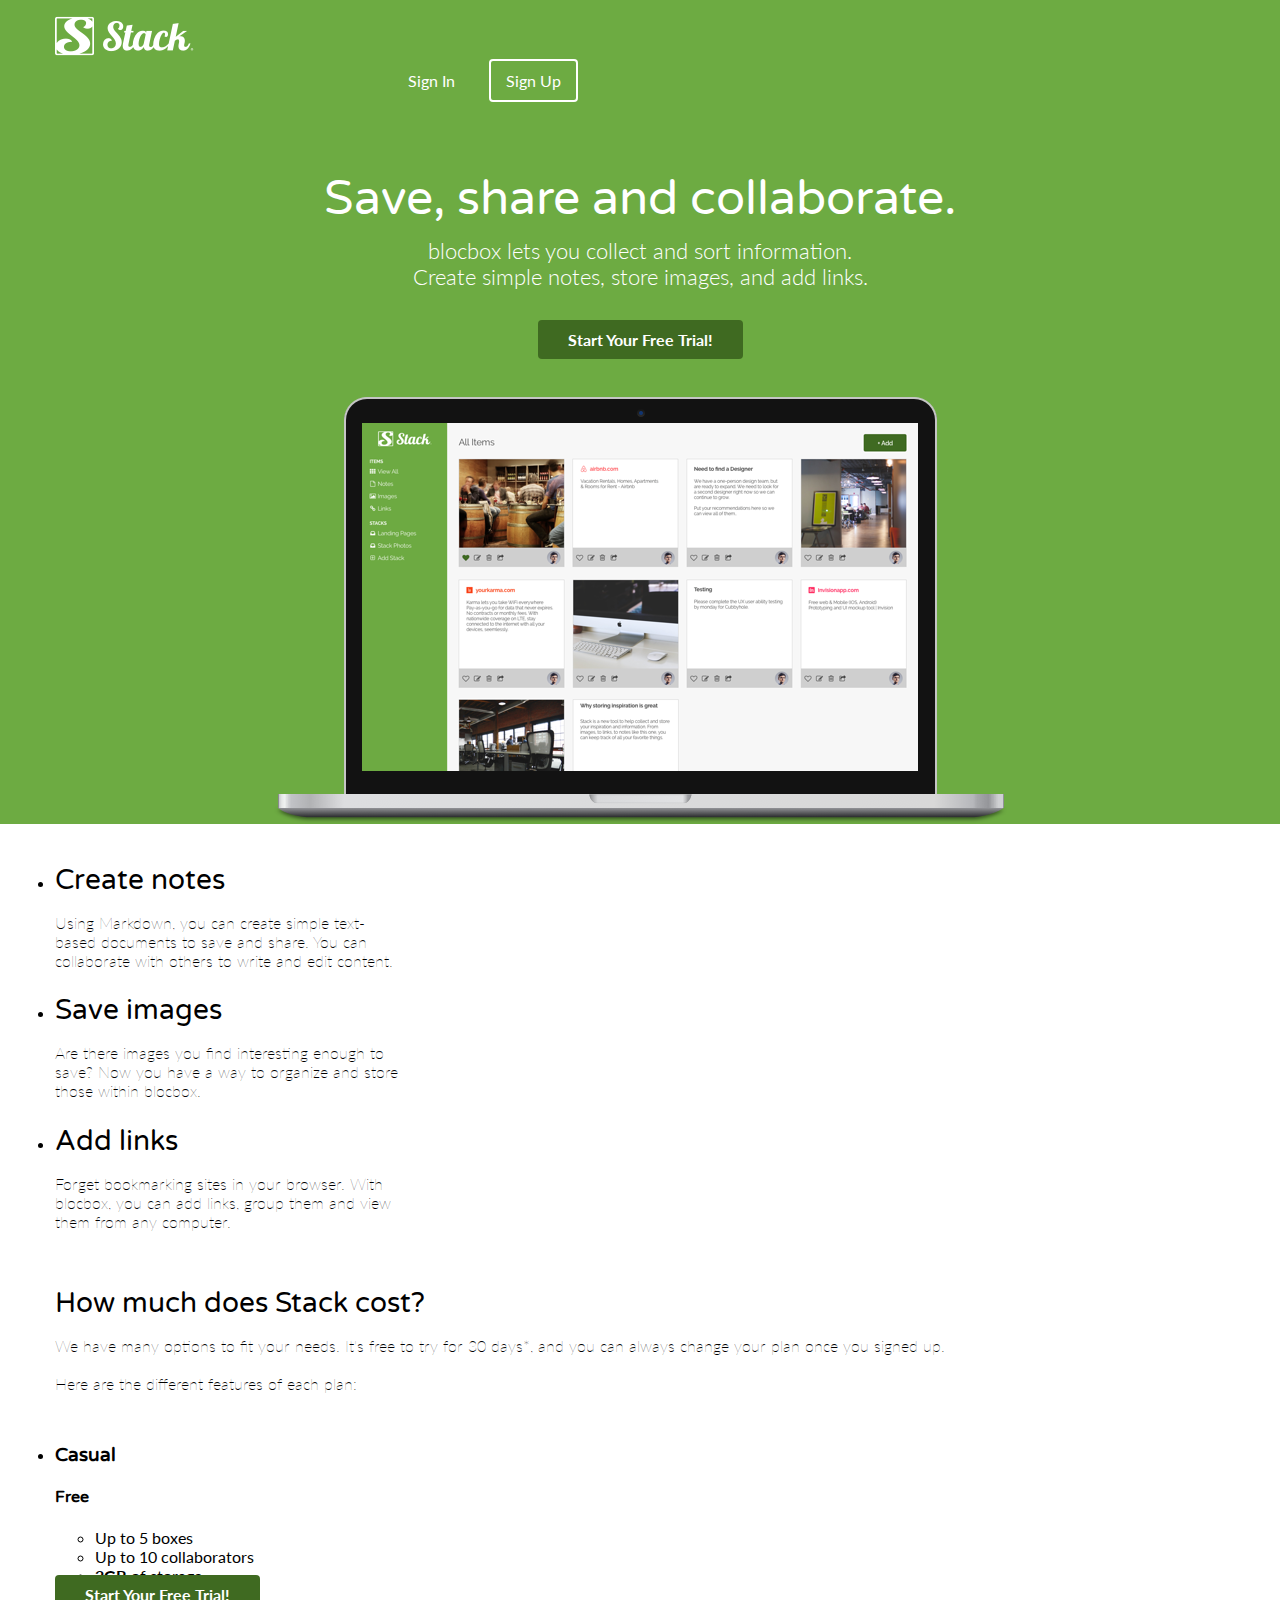
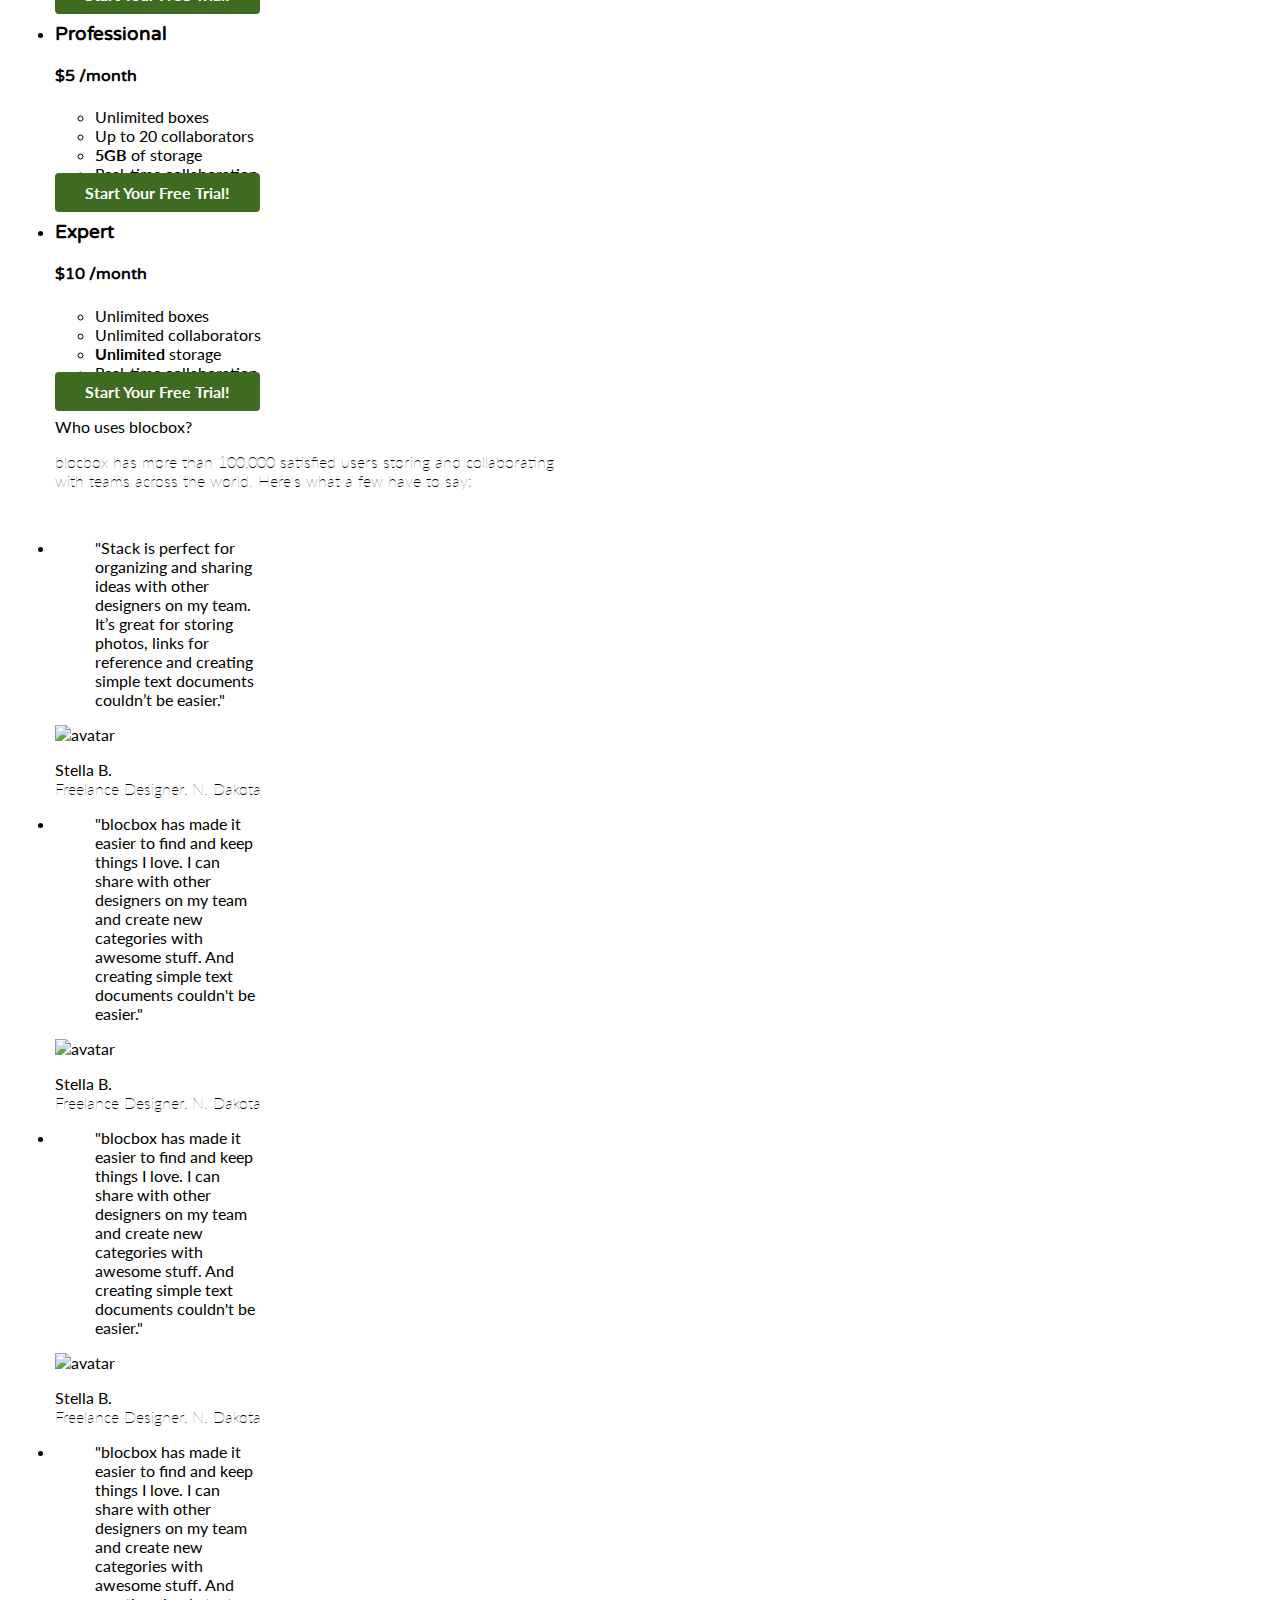
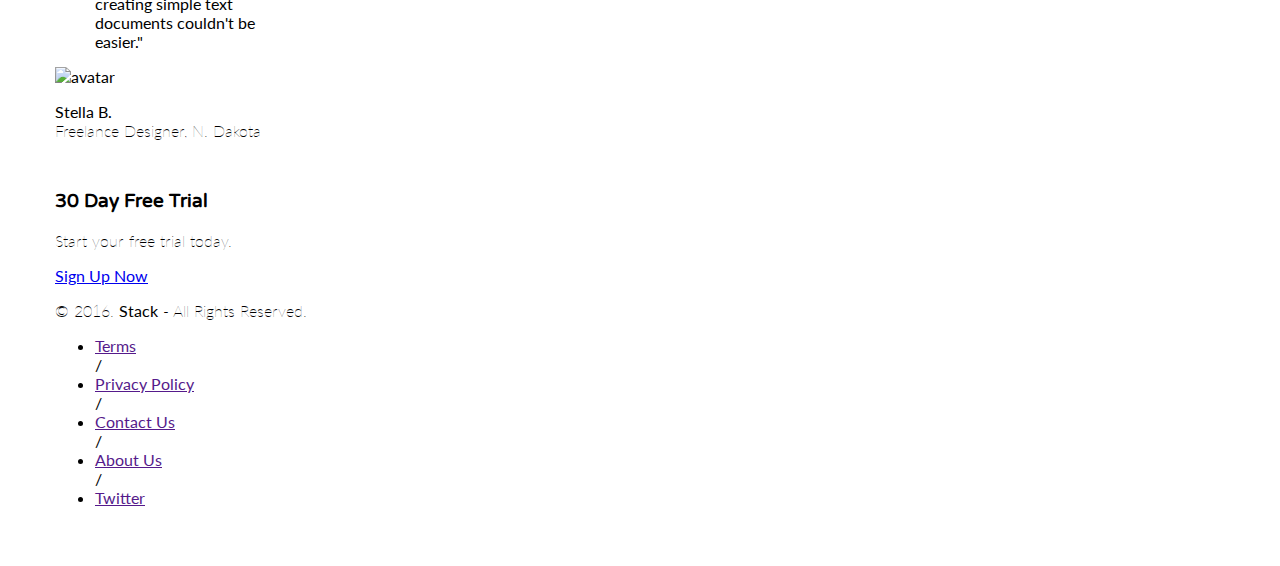
==== index.html @ ba8a4d86 "Assignment-30-completed" ====
<!DOCTYPE html>
 <html lang="eng-us">
 <head>
   <meta http-equiv="X-UA-Compatible" content="IE=Edge">
   <meta name="viewport" content="width=device-width, initial-scale=1">
   <meta charset="UTF-8">
   <title>Stack, share and collaborate | Stack</title>

 <!-- Google Fonts -->
   <link href='http://fonts.googleapis.com/css?family=Lato:300,400,700,300italic,400italic,700italic|Varela+Round' rel='stylesheet' type='text/css'>

 <!-- CSS -->
  <link rel="stylesheet" href="css/normalize.css">
  <link rel="stylesheet" href="css/style.css">
  <link rel="stylesheet" href="css/font-awesome.css">
  <link rel="stylesheet" href="css/animate.min.css">

 </head>
 
 <!-- Hero -->
 <body>
 <header>
   <nav class="container">
     <div class="one-half">
       <a href="index.html" class="site-logo"><img src="images/site-logo.png" alt="Blocbox" /></a>
     </div>
     <div class="one-half">
       <ul>
         <li><a href="signin.html">Sign In</a></li>
         <li class="btn-outline"><a href="signup.html">Sign Up</a></li>
       </ul>
     </div>
   </nav>
   <div class="container hero">
     <h1>Save, share and collaborate.</h1>
     <p>blocbox lets you collect and sort information.<br/>Create simple notes, store images, and add links.</p>
     <a href="signup.html" class="btn">Start Your Free Trial!</a>
     <img src="images/dashboard.png" alt="Blocbox" />
   </div>
 </header>
     <main role="main">
   <!-- Benefits -->
   <section class="benefits">
     <ul class="container">
       <li class="one-third">
         <h2>Create notes</h2>
         <p>Using Markdown, you can create simple text-based documents to save and share. You can collaborate with others to write and edit content.</p>
       </li>
       <li class="one-third">
         <h2>Save images</h2>
         <p>Are there images you find interesting enough to save? Now you have a way to organize and store those within blocbox.</p>
       </li>
       <li class="one-third">
         <h2>Add links</h2>
         <p>Forget bookmarking sites in your browser. With blocbox, you can add links, group them and view them from any computer.</p>
       </li>
     </ul>
   </section>
 </main>

     <!-- Pricing -->
     <section class="pricing">
      <div class="container">
        <h2>How much does Stack cost?</h2>
        <p>We have many options to fit your needs. It's free to try for 30 days*, and you can always change your plan once you signed up.<br/><br>Here are the different features of each plan:</p>
      </div>
    <ul class="container">
      <li class="one-third">
        <div class="box">
          <h3>Casual</h3>
          <h4>Free</h4>
          <ul>
            <li>Up to 5 boxes</li>
            <li>Up to 10 collaborators</li>
            <li><strong>2GB</strong> of storage</li>
          </ul>
          <a href="signup.html" class="btn">Start Your Free Trial!</a>
        </div>
      </li>
      <li class="one-third"
        <div class="box-middle">
         <h3>Professional</h3>
         <h4><span>$</span>5 <span class="month">/month</span></h4>
         <ul>
           <li>Unlimited boxes</li>
           <li>Up to 20 collaborators</li>
           <li><strong>5GB</strong> of storage</li>
           <li>Real-time collaboration</li>
         </ul>
         <a href="signup.html" class="btn">Start Your Free Trial!</a>
        </div>
      </li>
      <li class="one-third">
        <div class="box">
         <h3>Expert</h3>
         <h4><span>$</span>10 <span class="month">/month</span></h4>
         <ul>
           <li>Unlimited boxes</li>
           <li>Unlimited collaborators</li>
           <li><strong>Unlimited</strong> storage</li>
           <li>Real-time collaboration</li>
        </ul>
        <a href="signup.html" class="btn">Start Your Free Trial!</a>
        </div>
       </li>
      </ul>
     </section>

     <!-- Testimonials -->
     <section class="testimonials">
      <div class="container"
       <h2>Who uses blocbox?</h2>
       <p>blocbox has more than 100,000 satisfied users storing and collaborating<br/> with teams across the world. Here's what a few have to say:</p>
      </div>
        <ul class="container">
         <li class="one-fourth">
           <blockquote>"Stack is perfect for organizing and sharing ideas with other designers on my team. It’s great for storing photos, links for reference and creating simple text documents couldn’t be easier."
          </blockquote>
            <img src="https://s3.amazonaws.com/uifaces/faces/twitter/jsa/128.jpg" alt="avatar">
            <p class="name"><strong>Stella B.</strong><br/>Freelance Designer, N. Dakota</p>
         </li>
         <li class="one-fourth">
       <blockquote>"blocbox has made it easier to find and keep things I love. I can share with other designers on my team and create new categories with awesome stuff. And creating simple text documents couldn't be easier."
       </blockquote>
       <img src="https://s3.amazonaws.com/uifaces/faces/twitter/jsa/128.jpg" alt="avatar">
       <p class="name"><strong>Stella B.</strong><br/>Freelance Designer, N. Dakota</p>
      </li>
      <li class="one-fourth">
       <blockquote>"blocbox has made it easier to find and keep things I love. I can share with other designers on my team and create new categories with awesome stuff. And creating simple text documents couldn't be easier."
       </blockquote>
        <img src="https://s3.amazonaws.com/uifaces/faces/twitter/jsa/128.jpg" alt="avatar">
        <p class="name"><strong>Stella B.</strong><br/>Freelance Designer, N. Dakota</p>
       </li>
       <li class="one-fourth">
         <blockquote>"blocbox has made it easier to find and keep things I love. I can share with other designers on my team and create new categories with awesome stuff. And creating simple text documents couldn't be easier."
         </blockquote>
          <img src="https://s3.amazonaws.com/uifaces/faces/twitter/jsa/128.jpg" alt="avatar">
          <p class="name"><strong>Stella B.</strong><br/>Freelance Designer, N. Dakota</p>
         </li> 
        </ul>
      </section>
    

    <!-- Assignment -->
       <section class="assignment">
        <div class="container">
          <h3>30 Day Free Trial</h3>
          <p>Start your free trial today.</p>
          <a href="Sign Up Now">Sign Up Now</a>
        </div>
       </section>
      </main>


    <!-- Footer -->
    <footer>
         <div class="container footer-nav-block">
       <div class="left-footer-block one-third">
         <p class="copyright-block">&copy; 2016. <strong>Stack</strong> - All Rights Reserved.</p>
       </div>
       <nav class="link-block middle-footer-block one-third">
         <ul>
           <li><a href="">Terms</a></li> /
           <li><a href="">Privacy Policy</a></li> /
           <li><a href="">Contact Us</a></li> /
           <li><a href="">About Us</a></li> /
           <li><a href="">Twitter</a></li>
         </ul>
       </nav>
       <div class="right-footer-block one-third">
         <img class="logo" src="images/site-logo.png" alt="Stack"/>
       </div>
      </div>
    </footer>
 </body>
 </html>
---- css/style.css ----
html, body {
  overflow-x:hidden;
}

body {
  font-family: "Lato", Helvetica, Arial, sans-serif;
  color: 333333;
}

h1, h2, h3, h4 {
  font-family: "Varela Round", Helvetica, Arial, sans-serif;
}

h2 {
  font-size: 28px;
  font-weight: normal;
  margin-bottom: 5px;
}

p {
  font-size:  16px; 
  line-height: 19px;
  font-weight: 100;
}

/* Grid */
.container {
  margin-right: auto; 
  margin-left: auto;
  padding-left: 15px;
  padding-right: 15px;
  position: relative;
}

.container:before,
.container:after {
  content: " ";
  display: table;
}

.container: after {
  clear: both;
}

.one-half, .one-third, .one-fourth: {
  width: 96%;
  float: left;
  postition: relative;
  min-height: 1px;
  margin: 0 2% 20px;
}

@media (min-width: 768px) {
   .container {
     width: 750px;
   }
 }

@media (min-width: 992px) {
   .container {
     width: 970px;
   }
   .one-half {
     width:46%;
   }
   .one-third {
     width:29.33333%;
   }
   .one-fourth {
     width:21%;
   }
 }

@media (min-width: 1200px) {
   .container {
     width: 1170px;
   }
 }

/* Header */
header {
  color:#FFFFFF;
  background:#6DAB42; 
}

header nav {
  padding:1em 0;
}

header nav ul {
  display:inline;
  text-align:right;
  float:right;
  margin:0;
}

header nav ul > li {
  list-style-type: none;
  display: inline-block;
  margin:0 15px;
}

header nav ul > li.btn-outline {
  padding:10px 15px;
  border:2px solid #FFFFFF;
  border-radius: 4px;
}

header nav ul > li.btn-outline:hover {
  background:#FFFFFF;
}
 
header nav ul > li > a {
  color:#FFFFFF;
  text-decoration: none;
}

header nav ul > li.btn-outline:hover > a {
  color:#34495E;
}

header .hero {
  text-align: center;
  display:block;
  position: relative;
}

header .hero h1 {
  font-size:48px;
  font-weight: normal;
  margin:95px 0 0;
}

header .hero p {
  font-size: 22px;
  line-height: 26px;
  font-weight: 300;
  margin:10px 0 40px;
}

header .hero img {
  display: block;
  margin:3em auto 0;
}

 /* BUTTONS */
.btn {
  border-radius: 4px;
  color:#FFFFFF;
  font-weight: 700;
  text-decoration: none;
  padding:10px 30px;
  background: #3F6A21;
}
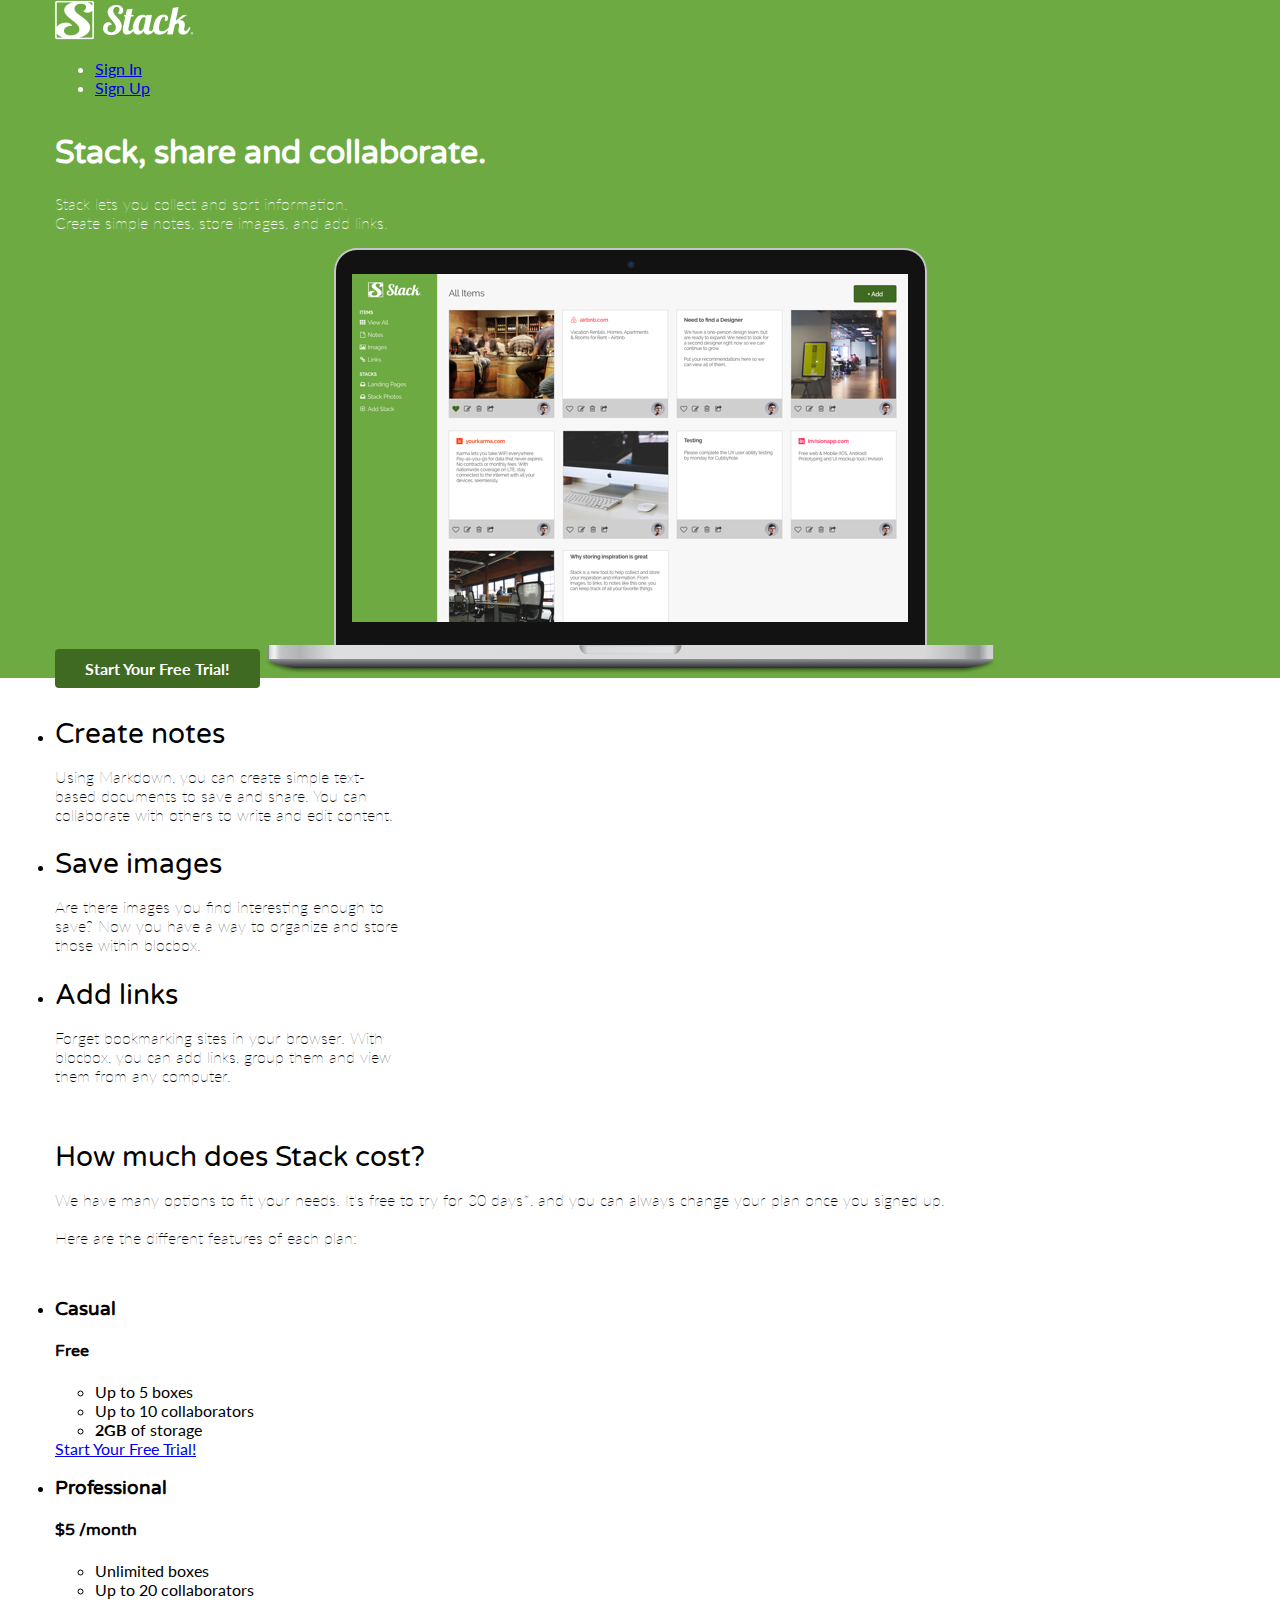
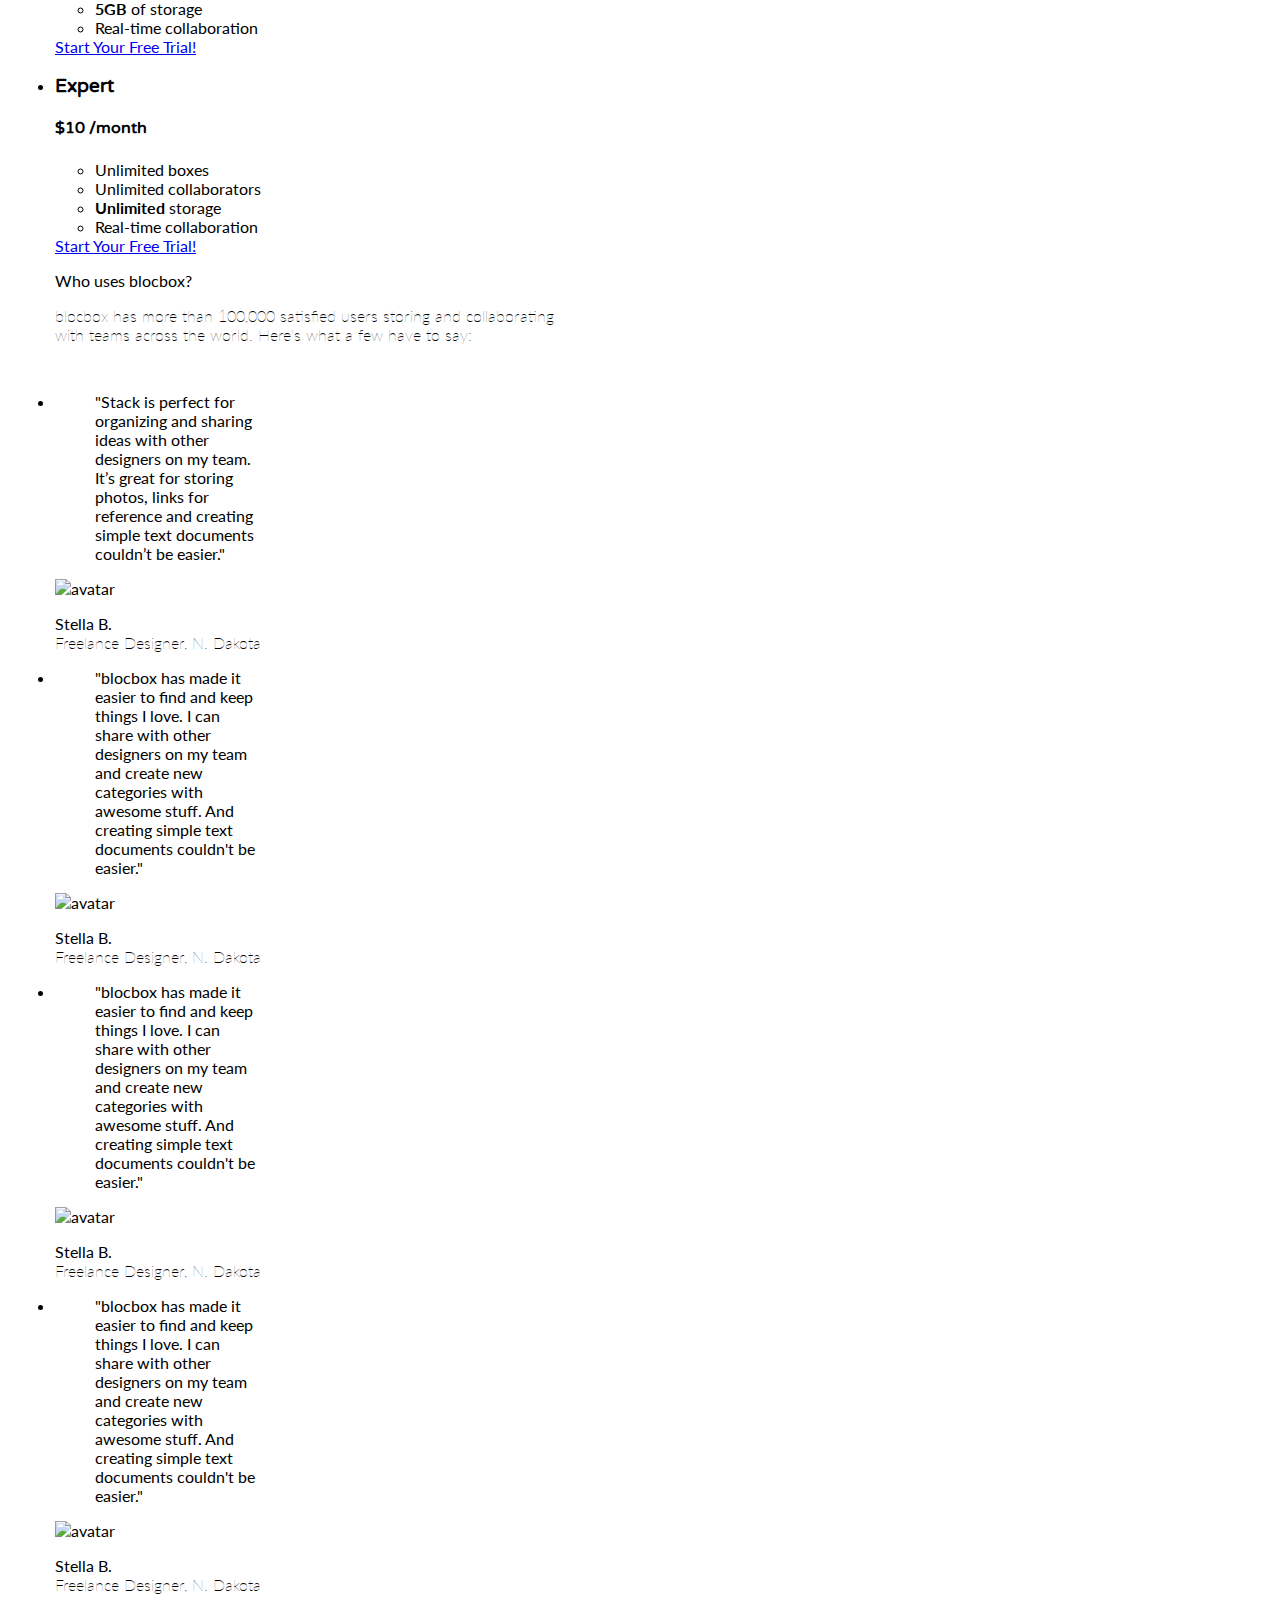
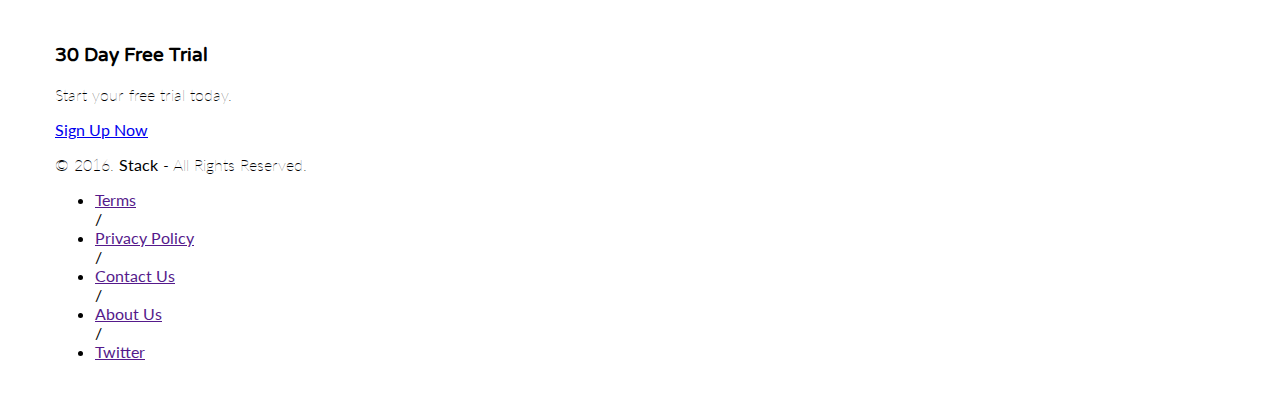
==== commit 2961dfe3: "Assignment-30-completed" ====
--- a/index.html
+++ b/index.html
@@ -32,13 +32,13 @@
      </div>
    </nav>
    <div class="container hero">
-     <h1>Save, share and collaborate.</h1>
-     <p>blocbox lets you collect and sort information.<br/>Create simple notes, store images, and add links.</p>
+     <h1>Stack, share and collaborate.</h1>
+     <p>Stack lets you collect and sort information.<br/>Create simple notes, store images, and add links.</p>
      <a href="signup.html" class="btn">Start Your Free Trial!</a>
      <img src="images/dashboard.png" alt="Blocbox" />
    </div>
  </header>
-     <main role="main">
+  <main role="main">
    <!-- Benefits -->
    <section class="benefits">
      <ul class="container">
@@ -55,8 +55,7 @@
          <p>Forget bookmarking sites in your browser. With blocbox, you can add links, group them and view them from any computer.</p>
        </li>
      </ul>
-   </section>
- </main>
+    </section>
 
      <!-- Pricing -->
      <section class="pricing">
--- a/css/style.css
+++ b/css/style.css
@@ -77,11 +77,20 @@
    }
  }
 
+@media (min-width: 1920) {
+   .container {
+     width:1885;
+   }
+   .container-hero {
+     width:30%;
+   }
+}
+
 /* Header */
 header {
   color:#FFFFFF;
   background:#6DAB42; 
-}
+
 
 header nav {
   padding:1em 0;
@@ -107,7 +116,8 @@
 }
 
 header nav ul > li.btn-outline:hover {
-  background:#FFFFFF;
+  background:#3F6A21;
+  border:2px solid #3F6A21;
 }
  
 header nav ul > li > a {
@@ -116,7 +126,7 @@
 }
 
 header nav ul > li.btn-outline:hover > a {
-  color:#34495E;
+  color:#FFFFFF;
 }
 
 header .hero {
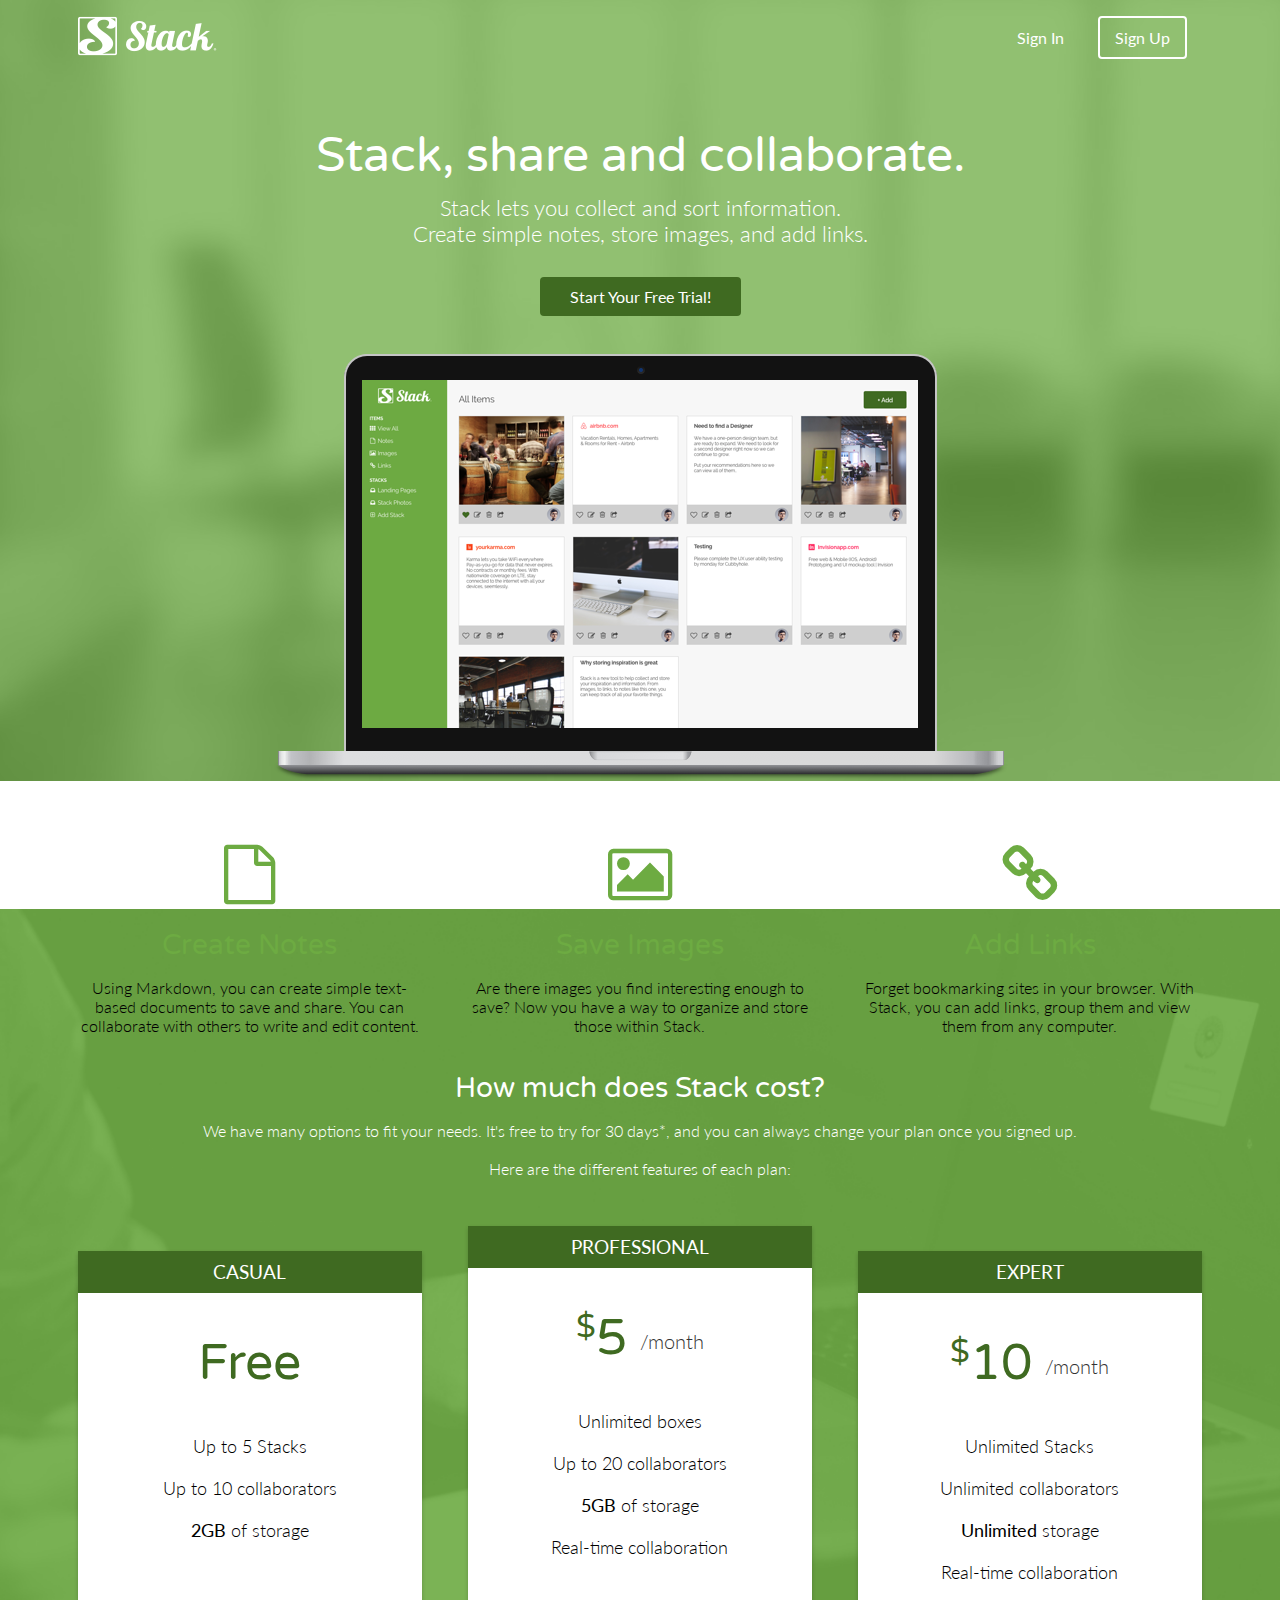
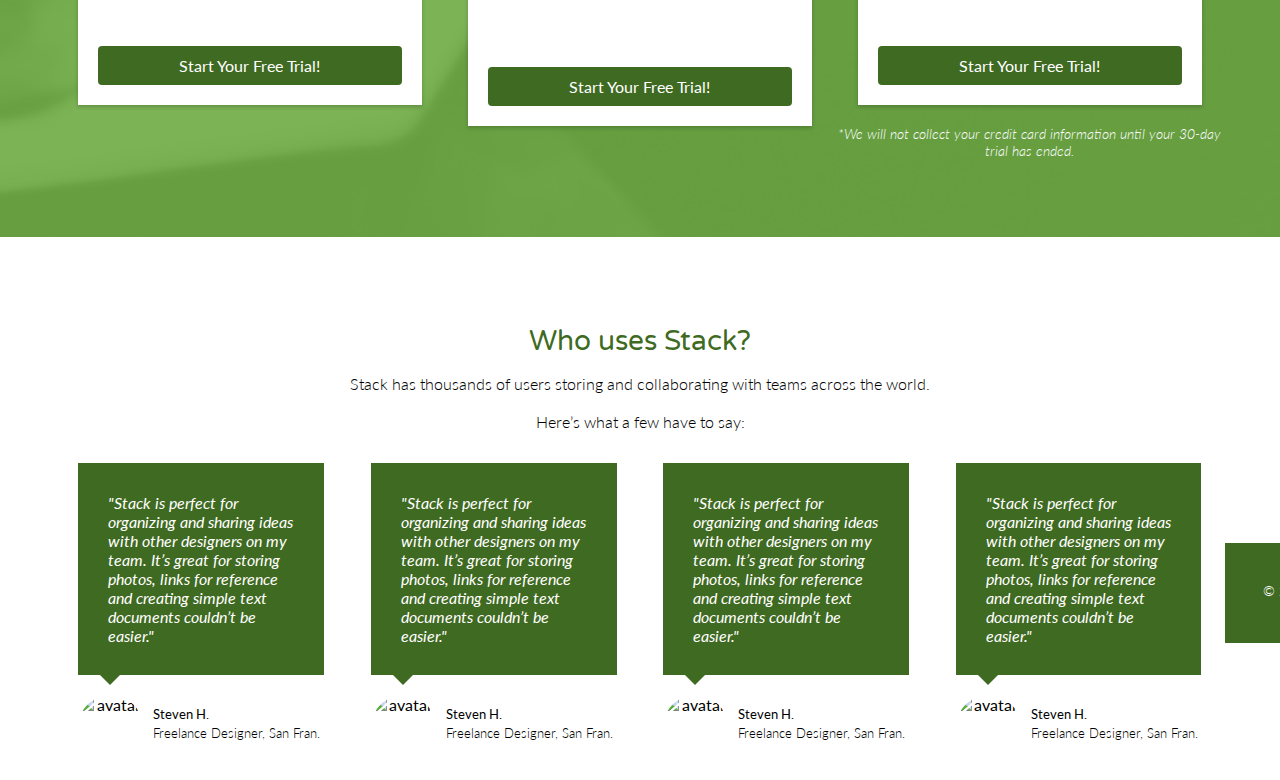
==== commit 5c6b31b5: "Full Site" ====
--- a/index.html
+++ b/index.html
@@ -1,5 +1,5 @@
  <!DOCTYPE html>
- <html lang="eng-us">
+ <html lang="en-us">
  <head>
    <meta http-equiv="X-UA-Compatible" content="IE=Edge">
    <meta name="viewport" content="width=device-width, initial-scale=1">
@@ -16,13 +16,12 @@
   <link rel="stylesheet" href="css/animate.min.css">
 
  </head>
- 
+ <body>
  <!-- Hero -->
- <body>
  <header>
    <nav class="container">
      <div class="one-half">
-       <a href="index.html" class="site-logo"><img src="images/site-logo.png" alt="Blocbox" /></a>
+       <a href="index.html" class="site-logo"><img src="images/site-logo.png" alt="Stack" /></a>
      </div>
      <div class="one-half">
        <ul>
@@ -35,7 +34,7 @@
      <h1>Stack, share and collaborate.</h1>
      <p>Stack lets you collect and sort information.<br/>Create simple notes, store images, and add links.</p>
      <a href="signup.html" class="btn">Start Your Free Trial!</a>
-     <img src="images/dashboard.png" alt="Blocbox" />
+     <img src="images/dashboard.png" alt="Stack" />
    </div>
  </header>
   <main role="main">
@@ -43,16 +42,21 @@
    <section class="benefits">
      <ul class="container">
        <li class="one-third">
-         <h2>Create notes</h2>
+       <i class="fa fa-file-o"></i>
+         <h2>Create Notes</h2>
          <p>Using Markdown, you can create simple text-based documents to save and share. You can collaborate with others to write and edit content.</p>
        </li>
        <li class="one-third">
-         <h2>Save images</h2>
-         <p>Are there images you find interesting enough to save? Now you have a way to organize and store those within blocbox.</p>
+       <i class="fa fa-picture-o"></i>
+         <h2>Save Images</h2>
+         <p>Are there images you find interesting enough
+         to save? Now you have a way to organize and 
+         store those within Stack.</p>
        </li>
        <li class="one-third">
-         <h2>Add links</h2>
-         <p>Forget bookmarking sites in your browser. With blocbox, you can add links, group them and view them from any computer.</p>
+       <i class="fa fa-link"></i>
+         <h2>Add Links</h2>
+         <p>Forget bookmarking sites in your browser. With Stack, you can add links, group them and view them from any computer.</p>
        </li>
      </ul>
     </section>
@@ -69,32 +73,32 @@
           <h3>Casual</h3>
           <h4>Free</h4>
           <ul>
-            <li>Up to 5 boxes</li>
+            <li>Up to 5 Stacks</li>
             <li>Up to 10 collaborators</li>
             <li><strong>2GB</strong> of storage</li>
           </ul>
           <a href="signup.html" class="btn">Start Your Free Trial!</a>
         </div>
       </li>
-      <li class="one-third"
-        <div class="box-middle">
+       <li class="one-third">
+        <div class="box middle">
          <h3>Professional</h3>
          <h4><span>$</span>5 <span class="month">/month</span></h4>
          <ul>
-           <li>Unlimited boxes</li>
-           <li>Up to 20 collaborators</li>
-           <li><strong>5GB</strong> of storage</li>
-           <li>Real-time collaboration</li>
+          <li>Unlimited boxes</li>
+          <li>Up to 20 collaborators</li>
+          <li><strong>5GB</strong> of storage</li>
+          <li>Real-time collaboration</li>
          </ul>
          <a href="signup.html" class="btn">Start Your Free Trial!</a>
         </div>
-      </li>
+          </li>
       <li class="one-third">
         <div class="box">
          <h3>Expert</h3>
          <h4><span>$</span>10 <span class="month">/month</span></h4>
          <ul>
-           <li>Unlimited boxes</li>
+           <li>Unlimited Stacks</li>
            <li>Unlimited collaborators</li>
            <li><strong>Unlimited</strong> storage</li>
            <li>Real-time collaboration</li>
@@ -103,54 +107,45 @@
         </div>
        </li>
       </ul>
+       <div class="container">
+        <p class="small">*We will not collect your credit card information until your 30-day trial has ended.</p>
+      </div>
      </section>
 
      <!-- Testimonials -->
      <section class="testimonials">
-      <div class="container"
-       <h2>Who uses blocbox?</h2>
-       <p>blocbox has more than 100,000 satisfied users storing and collaborating<br/> with teams across the world. Here's what a few have to say:</p>
+      <div class="container">
+       <h2>Who uses Stack?</h2>
+       <p>Stack has thousands of users storing and collaborating with teams across the world.<br><br>Here’s what a few have to say:</p>
       </div>
         <ul class="container">
          <li class="one-fourth">
            <blockquote>"Stack is perfect for organizing and sharing ideas with other designers on my team. It’s great for storing photos, links for reference and creating simple text documents couldn’t be easier."
           </blockquote>
             <img src="https://s3.amazonaws.com/uifaces/faces/twitter/jsa/128.jpg" alt="avatar">
-            <p class="name"><strong>Stella B.</strong><br/>Freelance Designer, N. Dakota</p>
+            <p class="name"><strong>Steven H.</strong><br/>Freelance Designer, San Fran.</p>
          </li>
          <li class="one-fourth">
-       <blockquote>"blocbox has made it easier to find and keep things I love. I can share with other designers on my team and create new categories with awesome stuff. And creating simple text documents couldn't be easier."
+       <blockquote>"Stack is perfect for organizing and sharing ideas with other designers on my team. It’s great for storing photos, links for reference and creating simple text documents couldn’t be easier."
        </blockquote>
        <img src="https://s3.amazonaws.com/uifaces/faces/twitter/jsa/128.jpg" alt="avatar">
-       <p class="name"><strong>Stella B.</strong><br/>Freelance Designer, N. Dakota</p>
+       <p class="name"><strong>Steven H.</strong><br/>Freelance Designer, San Fran.</p>
       </li>
       <li class="one-fourth">
-       <blockquote>"blocbox has made it easier to find and keep things I love. I can share with other designers on my team and create new categories with awesome stuff. And creating simple text documents couldn't be easier."
+       <blockquote>"Stack is perfect for organizing and sharing ideas with other designers on my team. It’s great for storing photos, links for reference and creating simple text documents couldn’t be easier."
        </blockquote>
         <img src="https://s3.amazonaws.com/uifaces/faces/twitter/jsa/128.jpg" alt="avatar">
-        <p class="name"><strong>Stella B.</strong><br/>Freelance Designer, N. Dakota</p>
+        <p class="name"><strong>Steven H.</strong><br/>Freelance Designer, San Fran.</p>
        </li>
        <li class="one-fourth">
-         <blockquote>"blocbox has made it easier to find and keep things I love. I can share with other designers on my team and create new categories with awesome stuff. And creating simple text documents couldn't be easier."
+        <blockquote>"Stack is perfect for organizing and sharing ideas with other designers on my team. It’s great for storing photos, links for reference and creating simple text documents couldn’t be easier."
          </blockquote>
           <img src="https://s3.amazonaws.com/uifaces/faces/twitter/jsa/128.jpg" alt="avatar">
-          <p class="name"><strong>Stella B.</strong><br/>Freelance Designer, N. Dakota</p>
+          <p class="name"><strong>Steven H.</strong><br/>Freelance Designer, San Fran.</p>
          </li> 
         </ul>
       </section>
-    
-
-    <!-- Assignment -->
-       <section class="assignment">
-        <div class="container">
-          <h3>30 Day Free Trial</h3>
-          <p>Start your free trial today.</p>
-          <a href="Sign Up Now">Sign Up Now</a>
-        </div>
-       </section>
-      </main>
-
-
+  
     <!-- Footer -->
     <footer>
          <div class="container footer-nav-block">
--- a/css/style.css
+++ b/css/style.css
@@ -7,7 +7,7 @@
   color: 333333;
 }
 
-h1, h2, h3, h4 {
+h1, h2, h3, h4, h5, h6 {
   font-family: "Varela Round", Helvetica, Arial, sans-serif;
 }
 
@@ -20,10 +20,10 @@
 p {
   font-size:  16px; 
   line-height: 19px;
-  font-weight: 100;
-}
-
-/* Grid */
+  font-weight: 300;
+}
+
+/* GRID */
 .container {
   margin-right: auto; 
   margin-left: auto;
@@ -42,7 +42,7 @@
   clear: both;
 }
 
-.one-half, .one-third, .one-fourth: {
+.one-half, .one-third, .one-fourth {
   width: 96%;
   float: left;
   postition: relative;
@@ -77,6 +77,7 @@
    }
  }
 
+/* ASSIGNMENT */
 @media (min-width: 1920) {
    .container {
      width:1885;
@@ -86,11 +87,13 @@
    }
 }
 
-/* Header */
+/* HEADER */
 header {
   color:#FFFFFF;
-  background:#6DAB42; 
-
+  background: #34495E url("../images/header-background.png") top center no-repeat;
+  background: url("../images/header-background.png") top center no-repeat, linear-gradient(206deg, #6DAB42 0%, #6DAB42 94%);
+  background-size:cover;
+} 
 
 header nav {
   padding:1em 0;
@@ -157,8 +160,212 @@
 .btn {
   border-radius: 4px;
   color:#FFFFFF;
-  font-weight: 700;
+  font-weight: 400;
   text-decoration: none;
   padding:10px 30px;
   background: #3F6A21;
 }
+
+/* BENEFITS */
+.benefits {
+  text-align: center;
+  display:block;
+  position:relative;
+}
+
+.benefits ul {
+   margin: 0 auto;
+   padding:4em 0;
+}
+.benefits ul li {
+   list-style-type: none;
+   display: inline-block;
+}
+.benefits i {
+   color:#6DAB42;
+   font-size:60px;
+   margin:0;
+   vertical-align: middle;
+}
+.benefits h2 {
+   color:#6DAB42;
+}
+
+/* PRICING */
+.pricing {
+   background: #34495E url("../images/pricing-background.png") top center no-repeat;
+   background: url("../images/pricing-background.png") top center no-repeat, linear-gradient(206deg, #6DAB42 0%, #6DAB42 94%);
+   background-size:cover;
+   text-align: center;
+   padding:4em 0;
+}
+.pricing h2, .pricing p {
+   color:#FFFFFF;
+}
+.pricing p {
+   font-weight: 300;
+}
+.pricing ul {
+   margin:0 auto;
+   padding:2em 0;
+}
+.pricing ul li {
+   list-style-type: none;
+}
+.box {
+   padding:0 15px 15px;
+   background: #FFFFFF;
+   box-shadow: 0px 2px 4px 0px rgba(0,0,0,0.20);
+   min-height: 439px;
+   position: relative;
+   margin-top: 25px;
+}
+.box.middle {
+   min-height: 485px;
+   margin-top:0px;
+}
+.box h3 {
+   font-family: "Lato", Helvetica, Arial, sans-serif;
+   font-weight: 400;
+   text-transform: uppercase;
+   background: #3F6A21;
+   color: #FFFFFF;
+   left:0;
+   right:0;
+   top:0;
+   text-align: center;
+   margin:0 -15px 40px;
+   padding:10px 0;
+}
+.box h4 {
+   font-size:50px;
+   font-weight: normal;
+   margin:40px 0 10px;
+   color:#3F6A21;
+}
+.box h4 span {
+   font-size:32px;
+   vertical-align: top;
+}
+.box h4 span.month {
+   font-family: "Lato", Helvetica, Arial, sans-serif;
+   font-weight: 300;
+   color:#333333;
+   font-size:20px;
+   vertical-align: middle;
+}
+.box ul li {
+   font-size:18px;
+   margin-bottom:20px;
+   font-weight: 300;
+}
+.box .btn {
+   position:absolute;
+   bottom:20px;
+   left:20px;
+   right:20px;
+}
+.small {
+   font-size: 14px;
+   font-weight: 300;
+   color: #FFFFFF;
+   line-height: 17px;
+   font-style:italic;
+}
+
+/* TESTIMONIALS */
+.testimonials {
+   padding:4em 0;
+   text-align: center;
+}
+.testimonials h2 {
+   color:#3F6A21;
+}
+.testimonials ul li {
+   list-style-type: none;
+}
+.testimonials blockquote {
+   color:#FFFFFF;
+   text-align: left;
+   font-style: italic;
+   background:#3F6A21;
+   position: relative;
+   padding:30px;
+   width:auto;
+   margin:0;
+}
+.testimonials blockquote:after {
+   top: 100%;
+   left: 13%;
+   border: solid transparent;
+   content: " ";
+   height: 0;
+   width: 0;
+   position: absolute;
+   pointer-events: none;
+   border-top-color: #3F6A21;
+   border-width: 10px;
+   margin-left: -10px;
+}
+.testimonials img {
+   height: 65px;
+   width: 65px;
+   border-radius:50%;
+   float: left;
+   display: inline-block;
+   margin:20px 10px 0 0;
+}
+
+.testimonials p.name {
+   float: left;
+   display: inline-block;
+   text-align: left;
+   font-size:13px;
+   margin-top: 30px;
+}
+
+
+ /* FOOTER */
+ footer {
+   background-color: #3F6A21;
+   color: #FFFFFF;
+   height: 150px;
+   position: relative;
+   overflow: hidden;
+   z-index: 0;
+ }
+ footer p, footer nav ul {
+   font-size:14px;
+   font-weight:300;
+   text-align: center;
+   margin: 10px auto 0;
+ }
+ footer nav ul li {
+   list-style-type: none;
+   display: inline;
+ }
+ footer nav ul li a {
+   color:#FFFFFF;
+   text-decoration: none;
+ }
+ footer .right-footer-block {
+   background-color: transparent;
+ }
+ footer .logo{
+   padding: 2.35em 0;
+   margin: 0 auto;
+   display: block;
+ }
+@media (min-width: 992px){
+   footer{
+     background-color: #3F6A21;
+     height: 100px;
+   }
+   footer p, footer nav ul{
+     padding: 2em 0;
+     text-align: left;
+   }
+   footer .logo{
+     padding: 2em 0 2em 1.5em;
+   }
+ }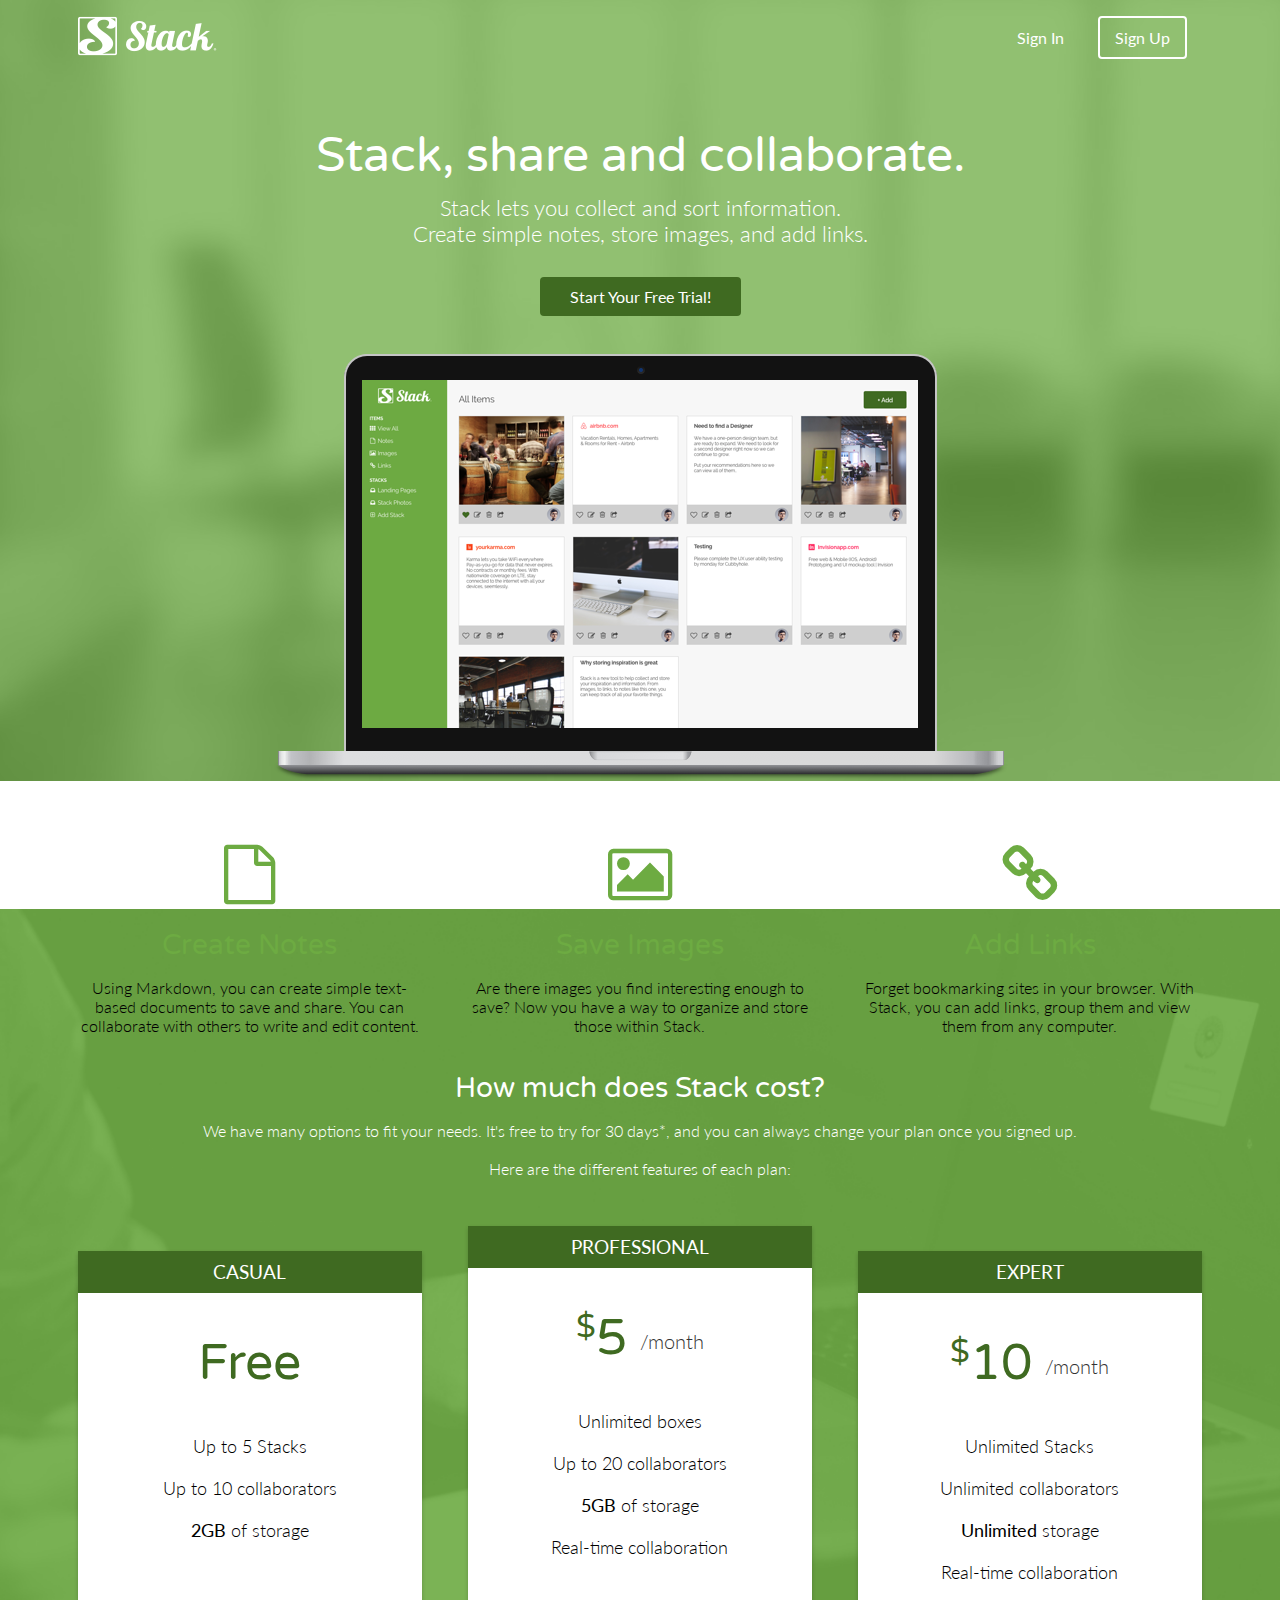
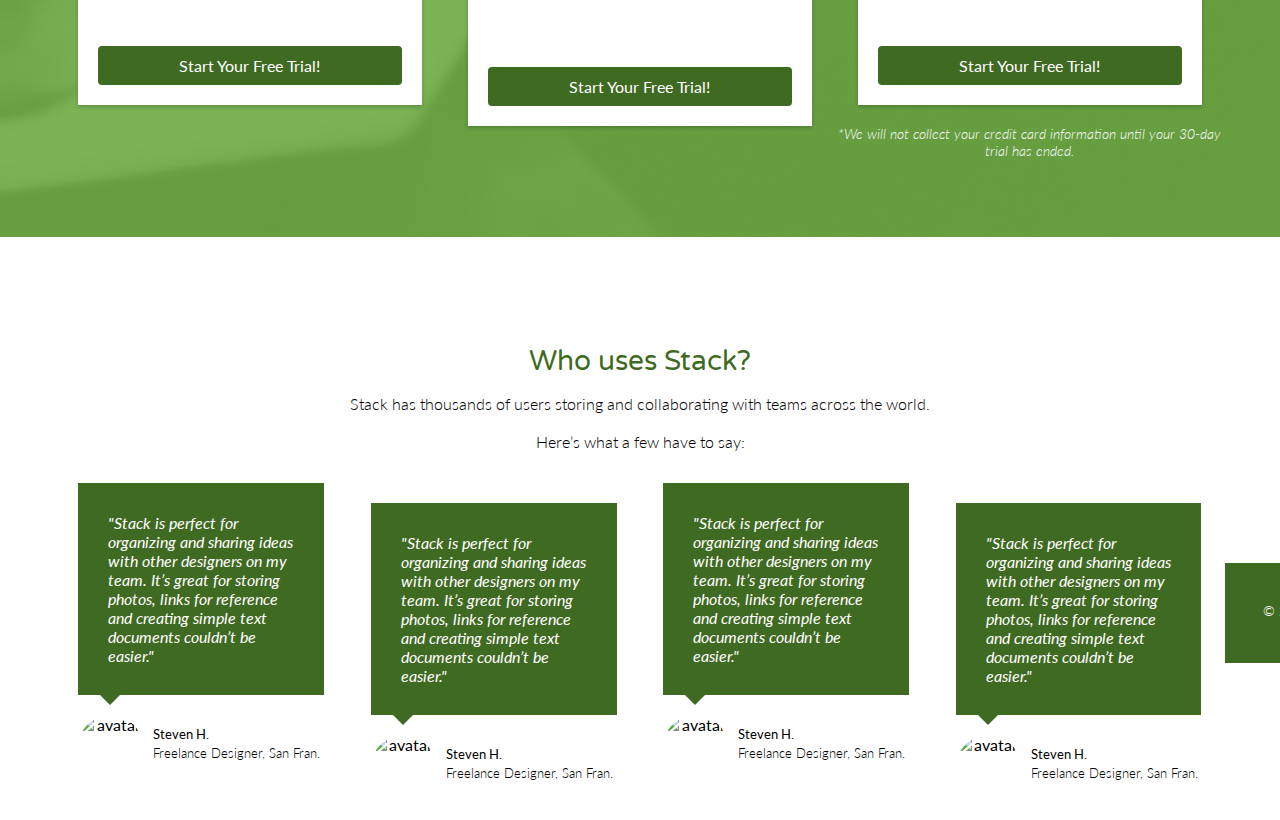
==== commit 4c0bd976: "Full Site" ====
--- a/index.html
+++ b/index.html
@@ -126,10 +126,12 @@
             <p class="name"><strong>Steven H.</strong><br/>Freelance Designer, San Fran.</p>
          </li>
          <li class="one-fourth">
+         <div class="down">
        <blockquote>"Stack is perfect for organizing and sharing ideas with other designers on my team. It’s great for storing photos, links for reference and creating simple text documents couldn’t be easier."
        </blockquote>
        <img src="https://s3.amazonaws.com/uifaces/faces/twitter/jsa/128.jpg" alt="avatar">
        <p class="name"><strong>Steven H.</strong><br/>Freelance Designer, San Fran.</p>
+      </div>
       </li>
       <li class="one-fourth">
        <blockquote>"Stack is perfect for organizing and sharing ideas with other designers on my team. It’s great for storing photos, links for reference and creating simple text documents couldn’t be easier."
@@ -138,11 +140,13 @@
         <p class="name"><strong>Steven H.</strong><br/>Freelance Designer, San Fran.</p>
        </li>
        <li class="one-fourth">
+       <div class="down">
         <blockquote>"Stack is perfect for organizing and sharing ideas with other designers on my team. It’s great for storing photos, links for reference and creating simple text documents couldn’t be easier."
          </blockquote>
           <img src="https://s3.amazonaws.com/uifaces/faces/twitter/jsa/128.jpg" alt="avatar">
           <p class="name"><strong>Steven H.</strong><br/>Freelance Designer, San Fran.</p>
-         </li> 
+          </div>
+         </li>
         </ul>
       </section>
   
--- a/css/style.css
+++ b/css/style.css
@@ -294,6 +294,9 @@
    width:auto;
    margin:0;
 }
+.testimonials div {
+  margin-top: 20px;
+}
 .testimonials blockquote:after {
    top: 100%;
    left: 13%;
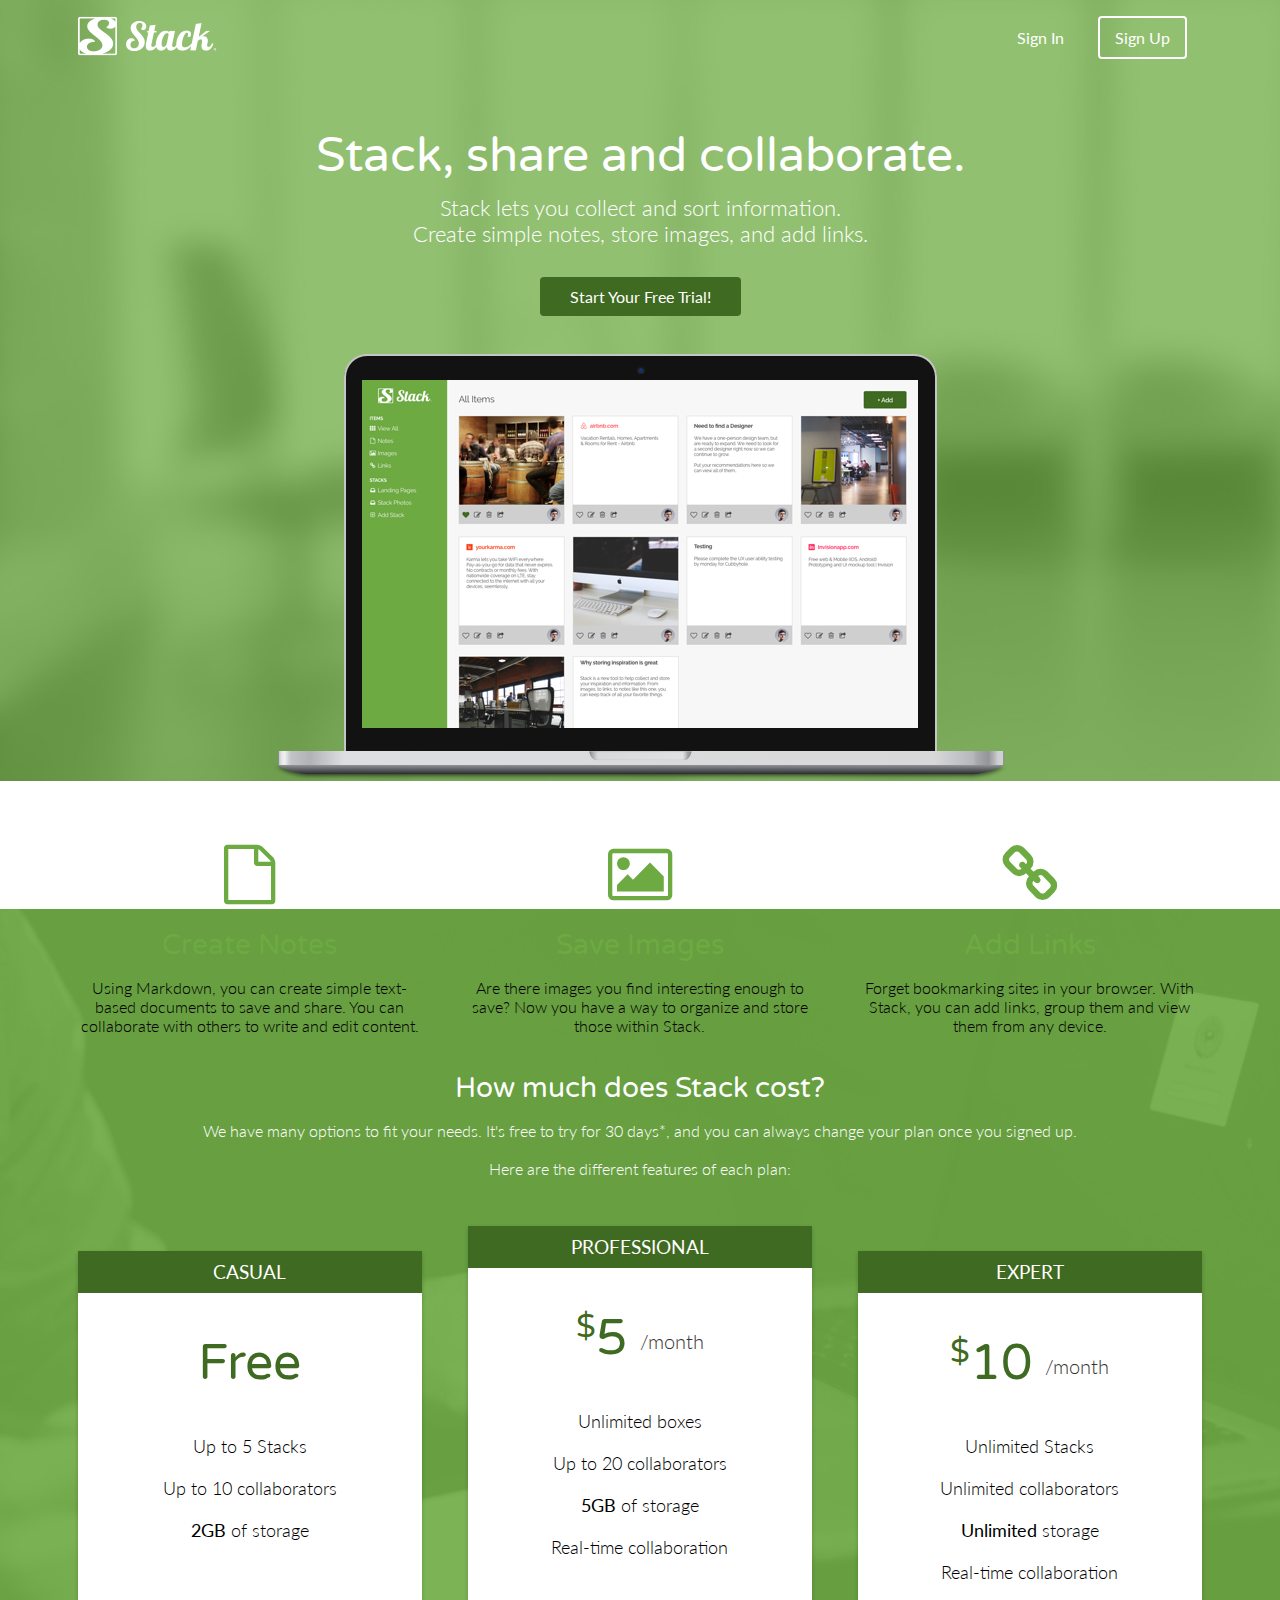
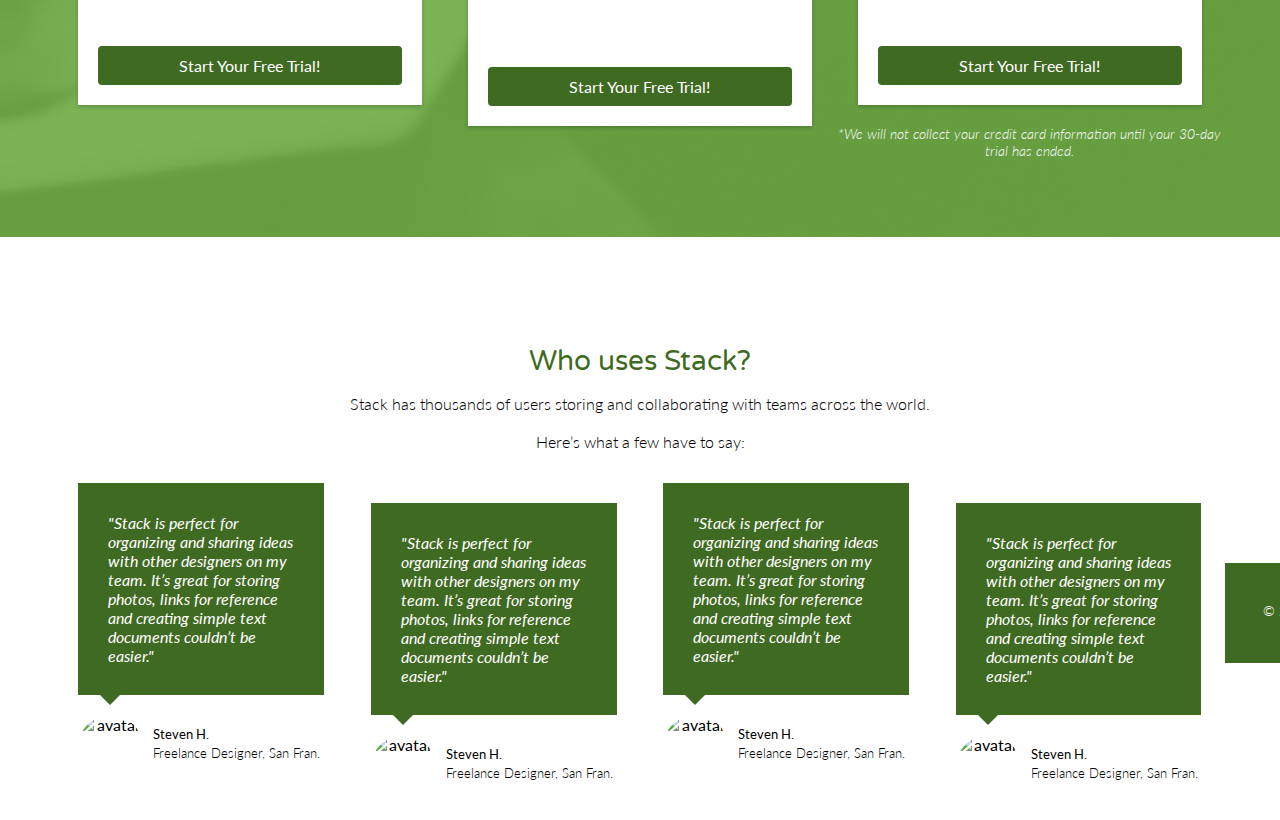
==== commit 53d585c2: "Assignment-31-completed" ====
--- a/index.html
+++ b/index.html
@@ -13,7 +13,7 @@
   <link rel="stylesheet" href="css/normalize.css">
   <link rel="stylesheet" href="css/style.css">
   <link rel="stylesheet" href="css/font-awesome.css">
-  <link rel="stylesheet" href="css/animate.min.css">
+  <link rel="stylesheet" href="css/animate.css">
 
  </head>
  <body>
@@ -31,7 +31,7 @@
      </div>
    </nav>
    <div class="container hero">
-     <h1>Stack, share and collaborate.</h1>
+     <h1 class="animated fadeIn">Stack, share and collaborate.</h1>
      <p>Stack lets you collect and sort information.<br/>Create simple notes, store images, and add links.</p>
      <a href="signup.html" class="btn">Start Your Free Trial!</a>
      <img src="images/dashboard.png" alt="Stack" />
@@ -56,7 +56,7 @@
        <li class="one-third">
        <i class="fa fa-link"></i>
          <h2>Add Links</h2>
-         <p>Forget bookmarking sites in your browser. With Stack, you can add links, group them and view them from any computer.</p>
+         <p>Forget bookmarking sites in your browser. With Stack, you can add links, group them and view them from any device.</p>
        </li>
      </ul>
     </section>
--- a/css/style.css
+++ b/css/style.css
@@ -90,8 +90,7 @@
 /* HEADER */
 header {
   color:#FFFFFF;
-  background: #34495E url("../images/header-background.png") top center no-repeat;
-  background: url("../images/header-background.png") top center no-repeat, linear-gradient(206deg, #6DAB42 0%, #6DAB42 94%);
+  background: #6DAB42 url("../images/header-background.png") top center no-repeat;
   background-size:cover;
 } 
 
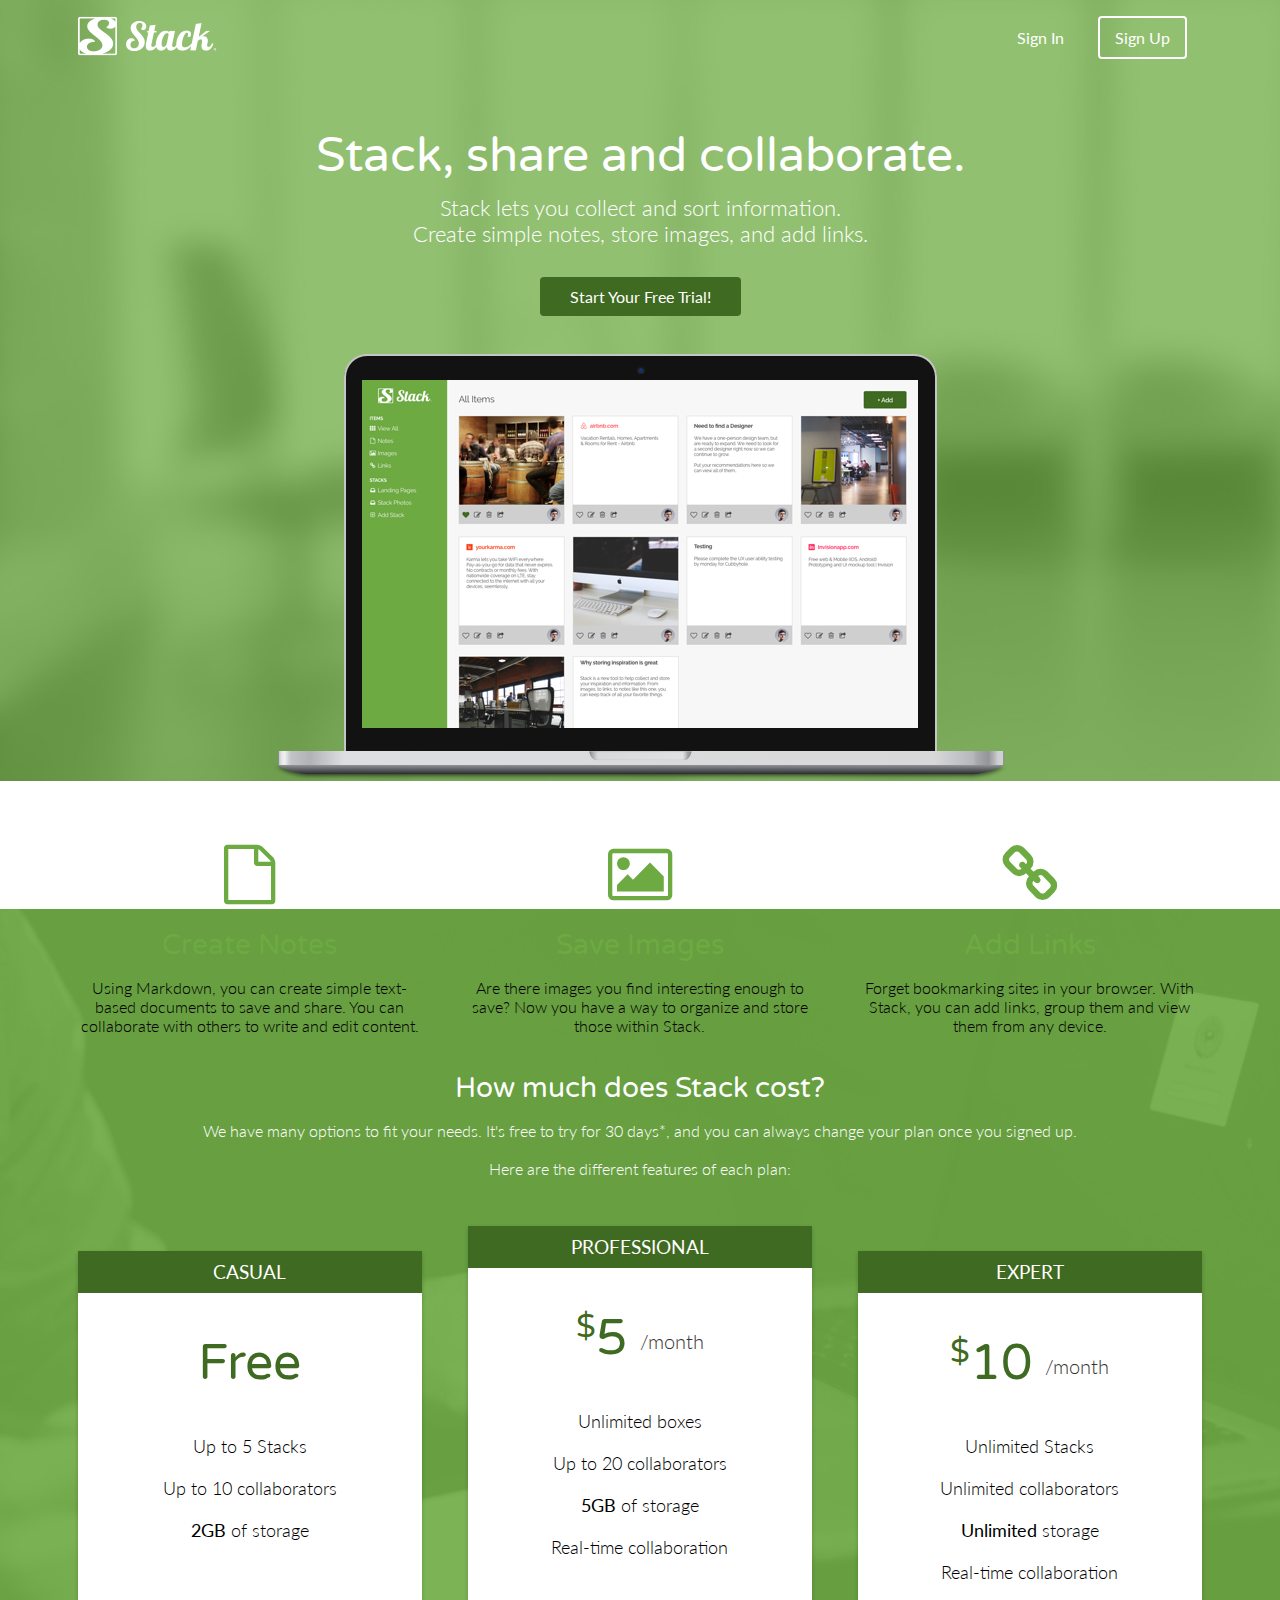
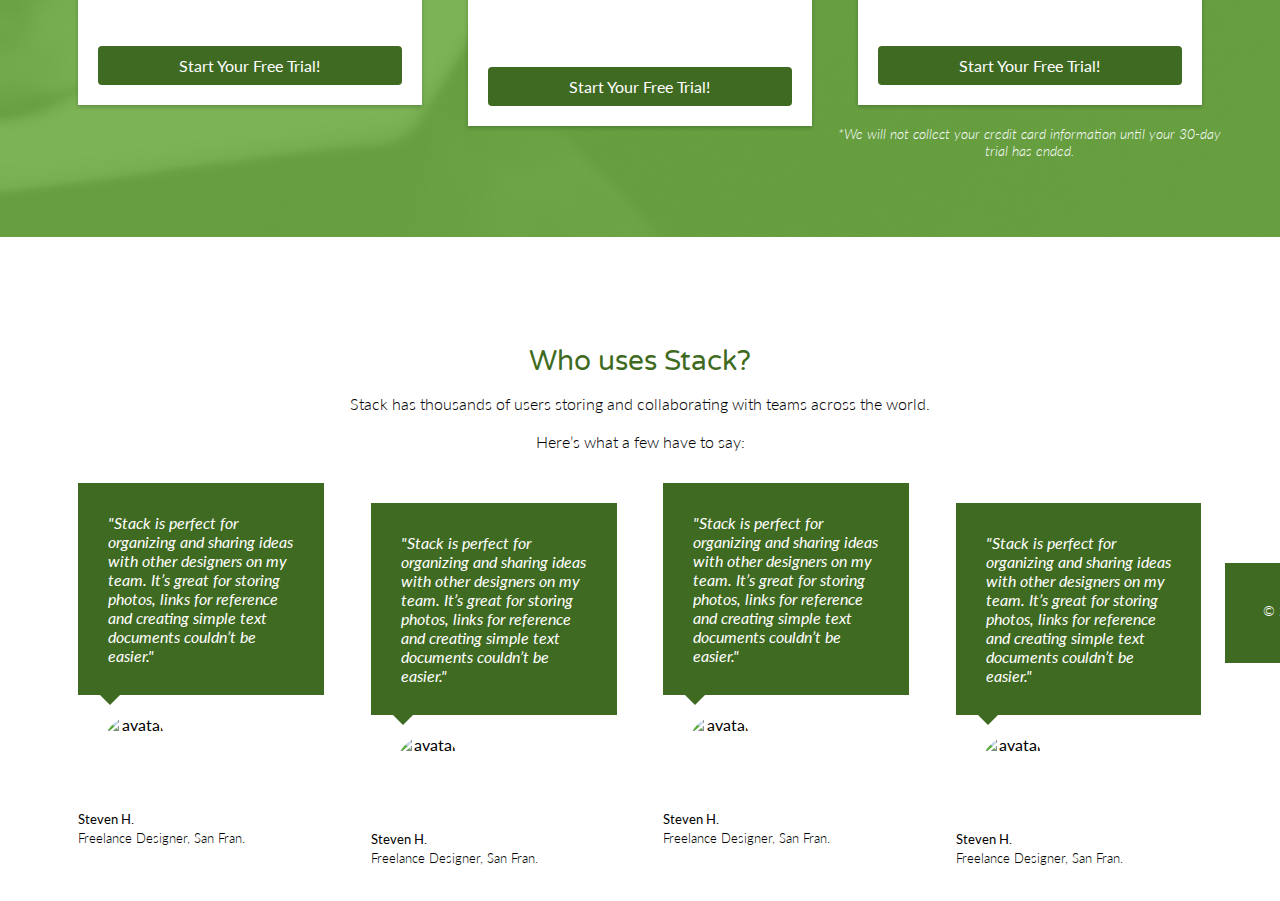
==== commit 184c1ebb: "Assignment-31-completed" ====
--- a/index.html
+++ b/index.html
@@ -22,8 +22,6 @@
    <nav class="container">
      <div class="one-half">
        <a href="index.html" class="site-logo"><img src="images/site-logo.png" alt="Stack" /></a>
-     </div>
-     <div class="one-half">
        <ul>
          <li><a href="signin.html">Sign In</a></li>
          <li class="btn-outline"><a href="signup.html">Sign Up</a></li>
@@ -34,7 +32,7 @@
      <h1 class="animated fadeIn">Stack, share and collaborate.</h1>
      <p>Stack lets you collect and sort information.<br/>Create simple notes, store images, and add links.</p>
      <a href="signup.html" class="btn">Start Your Free Trial!</a>
-     <img src="images/dashboard.png" alt="Stack" />
+     <img src="images/dashboard.png" style="max-width:100%;height:auto;" alt="Stack" />
    </div>
  </header>
   <main role="main">
--- a/css/style.css
+++ b/css/style.css
@@ -61,7 +61,7 @@
      width: 970px;
    }
    .one-half {
-     width:46%;
+     width:96%;
    }
    .one-third {
      width:29.33333%;
@@ -316,6 +316,7 @@
    float: left;
    display: inline-block;
    margin:20px 10px 0 0;
+   margin-left:25px;
 }
 
 .testimonials p.name {
@@ -354,7 +355,7 @@
    background-color: transparent;
  }
  footer .logo{
-   padding: 2.35em 0;
+   padding: 0;
    margin: 0 auto;
    display: block;
  }
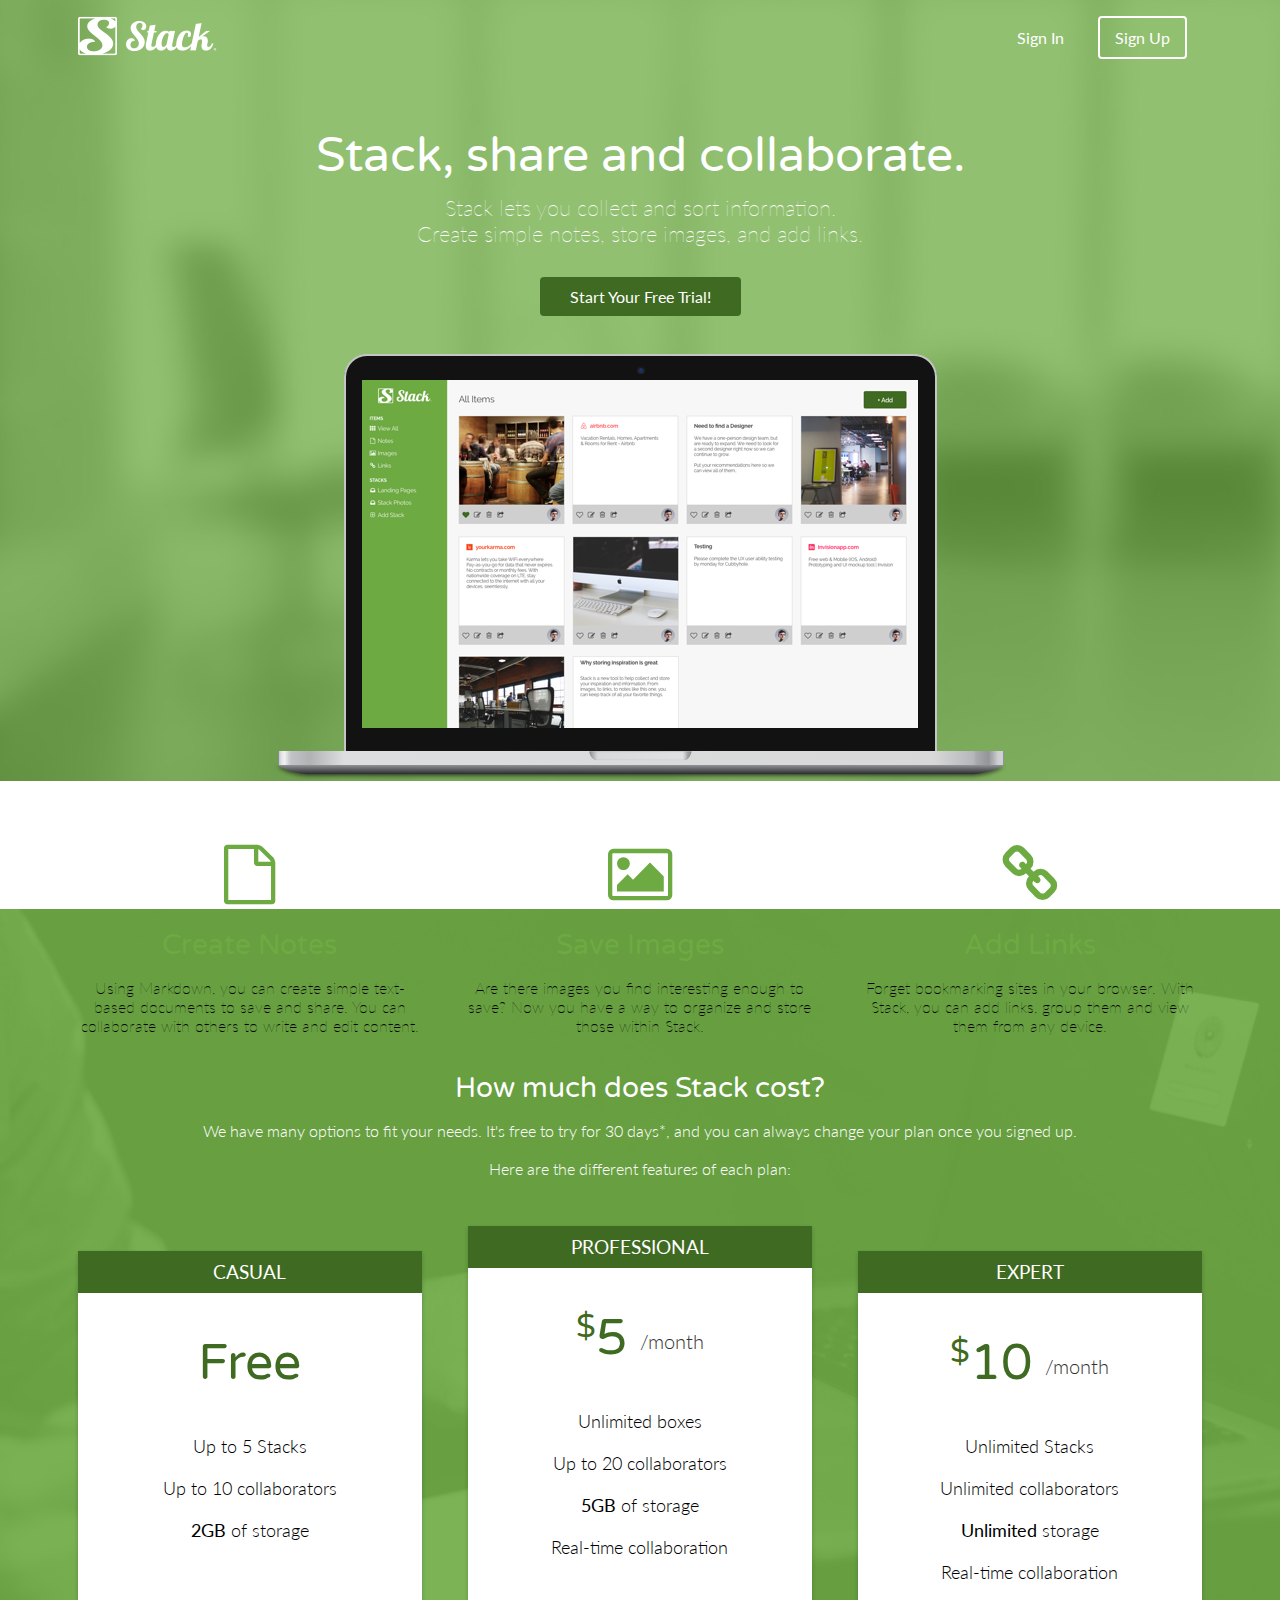
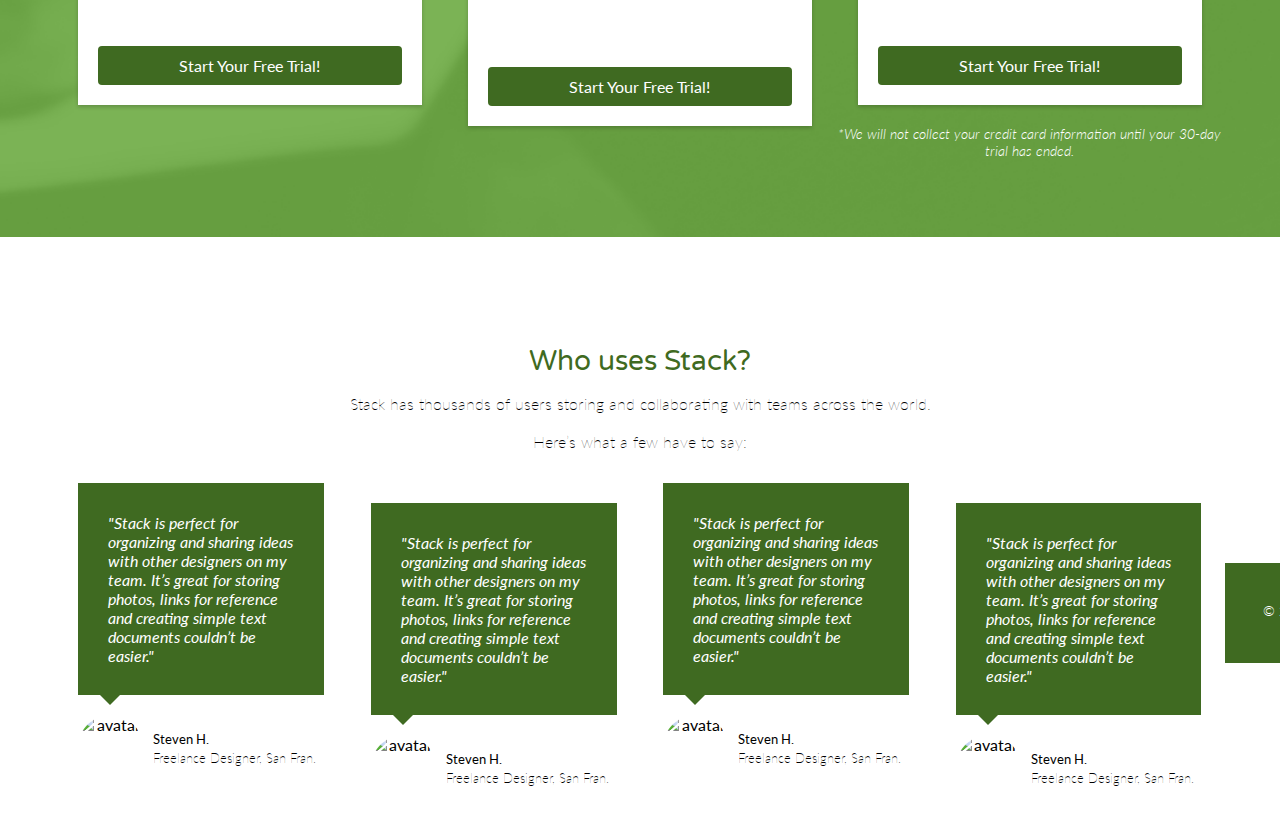
==== commit 9c77fa34: "Assignment-35-completed" ====
--- a/index.html
+++ b/index.html
@@ -32,7 +32,7 @@
      <h1 class="animated fadeIn">Stack, share and collaborate.</h1>
      <p>Stack lets you collect and sort information.<br/>Create simple notes, store images, and add links.</p>
      <a href="signup.html" class="btn">Start Your Free Trial!</a>
-     <img src="images/dashboard.png" style="max-width:100%;height:auto;" alt="Stack" />
+     <img src="images/dashboard.png" alt="Stack" />
    </div>
  </header>
   <main role="main">
--- a/css/style.css
+++ b/css/style.css
@@ -20,7 +20,12 @@
 p {
   font-size:  16px; 
   line-height: 19px;
-  font-weight: 300;
+  font-weight: 100;
+}
+
+img-src {
+  max-width:100%;
+  height:auto;"
 }
 
 /* GRID */
@@ -146,7 +151,7 @@
 header .hero p {
   font-size: 22px;
   line-height: 26px;
-  font-weight: 300;
+  font-weight: 100;
   margin:10px 0 40px;
 }
 
@@ -316,7 +321,6 @@
    float: left;
    display: inline-block;
    margin:20px 10px 0 0;
-   margin-left:25px;
 }
 
 .testimonials p.name {
@@ -324,7 +328,7 @@
    display: inline-block;
    text-align: left;
    font-size:13px;
-   margin-top: 30px;
+   margin-top: 35px;
 }
 
 
@@ -371,4 +375,273 @@
    footer .logo{
      padding: 2em 0 2em 1.5em;
    }
- }+ }
+
+ /* DASHBOARD */
+ .dashboard {
+   background:#F7F7F7;
+ }
+ .left-nav {
+   height: 100px;
+   width: 280px;
+   color: #FFFFFF;
+   background: #3F6A21;
+   float: left;
+   position: absolute;
+   -webkit-transition: all 0.3s ease-in-out;
+   -moz-transition: all 0.3s ease-in-out;
+   -o-transition: all 0.3s ease-in-out;
+   transition: all 0.3s ease-in-out;
+   transform: translate(-280px,0);
+     -webkit-transform: translate(-280px,0); /** Chrome & Safari **/
+     -o-transform: translate(-280px,0); /** Opera **/
+     -moz-transform: translate(-280px,0); /** Firefox **/
+ }
+ .left-nav.open {
+   display:block;
+   width:280px;
+   -webkit-transition: all 0.3s ease-in-out;
+   -moz-transition: all 0.3s ease-in-out;
+   -o-transition: all 0.3s ease-in-out;
+   transition: all 0.3s ease-in-out;
+   transform: translate(0,0);
+     -webkit-transform: translate(0,0); /** Chrome & Safari **/
+     -o-transform: translate(0,0); /** Opera **/
+     -moz-transform: translate(0,0); /** Firefox **/
+     z-index: 100;
+ }
+ .hamburger {
+   position:absolute;
+   z-index: 1000;
+   background:#6DAB42;
+   color:#FFF;
+   text-decoration: none;
+   font-size: 22px;
+   padding: 10px 15px;
+   border-radius: 4px;
+   left: 5px;
+   top: 15px;
+ }
+ .left-nav {
+   height: 100vh;
+   width:14.66666667%;
+   color:#FFFFFF;
+   background: #6DAB42;
+   float:left;
+   position: fixed;
+   display:block;
+ }
+ .left-nav .site-logo {
+   padding:20px 0;
+   background:#6DAB42;
+   display:block;
+   text-align: center;
+ }
+ .left-nav .items {
+   padding:0 6%;
+ }
+ .left-nav .items p {
+   font-weight: 600;
+   text-transform: uppercase;
+   font-size: 12px;
+   color: #FFFFFF;
+   line-height: 15px;
+ }
+ .left-nav .items ul {
+   margin:0 0 40px;
+   padding:0;
+ }
+ .left-nav .items ul li {
+   list-style-type: none;
+   margin-bottom: 15px;
+ }
+ .left-nav .items ul li a {
+   color:#FFFFFF;
+   text-decoration: none;
+   font-weight: 100;
+ }
+ .left-nav .active {
+   background-color: #3F6A21;
+   width: 100%;
+ }
+ .left-nav .items ul li a i {
+   width:16px;
+   text-align: center;
+   margin-right:8px;
+ }
+
+ /* LEFT NAVBAR SETTINGS */
+ .left-nav .settings {
+   position:absolute;
+   width:100%;
+   bottom:0;
+   left:0;
+   right:0;
+   padding:10px 0;
+ }
+ .left-nav .settings img {
+   height:35px;
+   width:35px;
+   border-radius: 50%;
+   margin-left:10px;
+   display: inline-block;
+ }
+ .left-nav .settings p {
+   display: inline-block;
+   vertical-align: top;
+   padding-top: 12px;
+   font-weight: 100;
+   margin:0 0 0 10px;
+ }
+ .left-nav .settings a {
+   color:#FFFFFF;
+   text-decoration: none;
+   text-align: right;
+   float: right;
+   margin-right:10px;
+   margin-top:8px;
+ }
+  /* CONTENT */
+ .content {
+   padding:6em 1% 1.5em;
+   float:right;
+   width:98%;
+   position: relative;
+ }
+ .content .header {
+   margin:0 1% 75px;
+ }
+ .content .header h1 {
+   font-family: "Lato", Helvetica, Arial, sans-serif;
+   font-weight: 300;
+   margin:0 0 30px;
+   font-size: 36px;
+   color: #6DAB42;
+   line-height: 44px;
+   float: left;
+   display:inline-block;
+ }
+ .content .header > a {
+   float:right;
+ }
+ .content-item {
+   width:96%;
+   margin:0 2% 25px;
+   float:left;
+   display:block;
+ }
+ .item-box {
+   display:block;
+   height:230px;
+   background: #FFFFFF;
+   box-shadow: 0px 1px 3px 0px rgba(0,0,0,0.40);
+   position: relative;
+   overflow: hidden;
+   padding:20px;
+ }
+/* Larger Mobile Devices */
+ @media (min-width:460px) {
+   .content {
+     padding:1.5em 1%;
+     float:right;
+     width:90%;
+     position: relative;
+   }
+   .content-item {
+     width:46%;
+     margin:0 2% 25px;
+     float:left;
+     display:block;
+   }
+ }
+/* Tablets */
+ @media (min-width:768px) {
+   .content {
+     padding:1.5em 5%;
+     float:right;
+     width:90%;
+     position: relative;
+   }
+   .content > .container {
+     width:700px;
+   }
+   .content-item {
+     width:31.33333%;
+     margin:0 1% 25px;
+   }
+ }
+/* Laptops and Desktops */
+ @media (min-width:992px) {
+   .content {
+     padding:1.5em 1%;
+     float:right;
+     width:83.33333333%;
+     position: relative;
+   }
+   .content > .container {
+     width:auto;
+   }
+   .content-item {
+     width:23%;
+     margin:0 1% 25px;
+   }
+ }
+ /* Mobile Nav */
+ @media (min-width:992px) {
+   .left-nav {
+     height: 100vh;
+     width:14.66666667%;
+     color:#FFFFFF;
+     background: #6DAB42;
+     float:left;
+     position: fixed;
+     display:block;
+     transform: translate(0,0);
+     -webkit-transform: translate(0,0); /** Chrome & Safari **/
+     -o-transform: translate(0,0); /** Opera **/
+     -moz-transform: translate(0,0); /** Firefox **/
+   }
+   .left-nav.open {
+     width:14.66666667%;
+     transform: translate(0,0);
+     -webkit-transform: translate(0,0); /** Chrome & Safari **/
+     -o-transform: translate(0,0); /** Opera **/
+     -moz-transform: translate(0,0); /** Firefox **/
+   }
+   .hamburger {
+     display:none;
+   }
+ }
+ .item-box > img {
+   position:absolute;
+   height:100%;
+   width:auto;
+   top:0;
+   left:0;
+   right:0;
+ }
+ .item-box h2 {
+   font-family: 'Lato', Helvetica, Arial, sans-serif;
+   font-weight: 700;
+   font-size: 15px;
+   line-height: 17px;
+   margin:0;
+ }
+ .item-box h2 a {
+   color: #3F6A21;
+   text-decoration: none;
+ }
+ .item-box h2 img {
+   width:16px;
+   height:16px;
+   position:relative;
+   top:2px;
+   margin-right:5px;
+ }
+ .item-box p {
+   font-size: 14px;
+   color: #333333;
+   line-height: 18px;
+   margin:5px 0 0;
+ }
+
